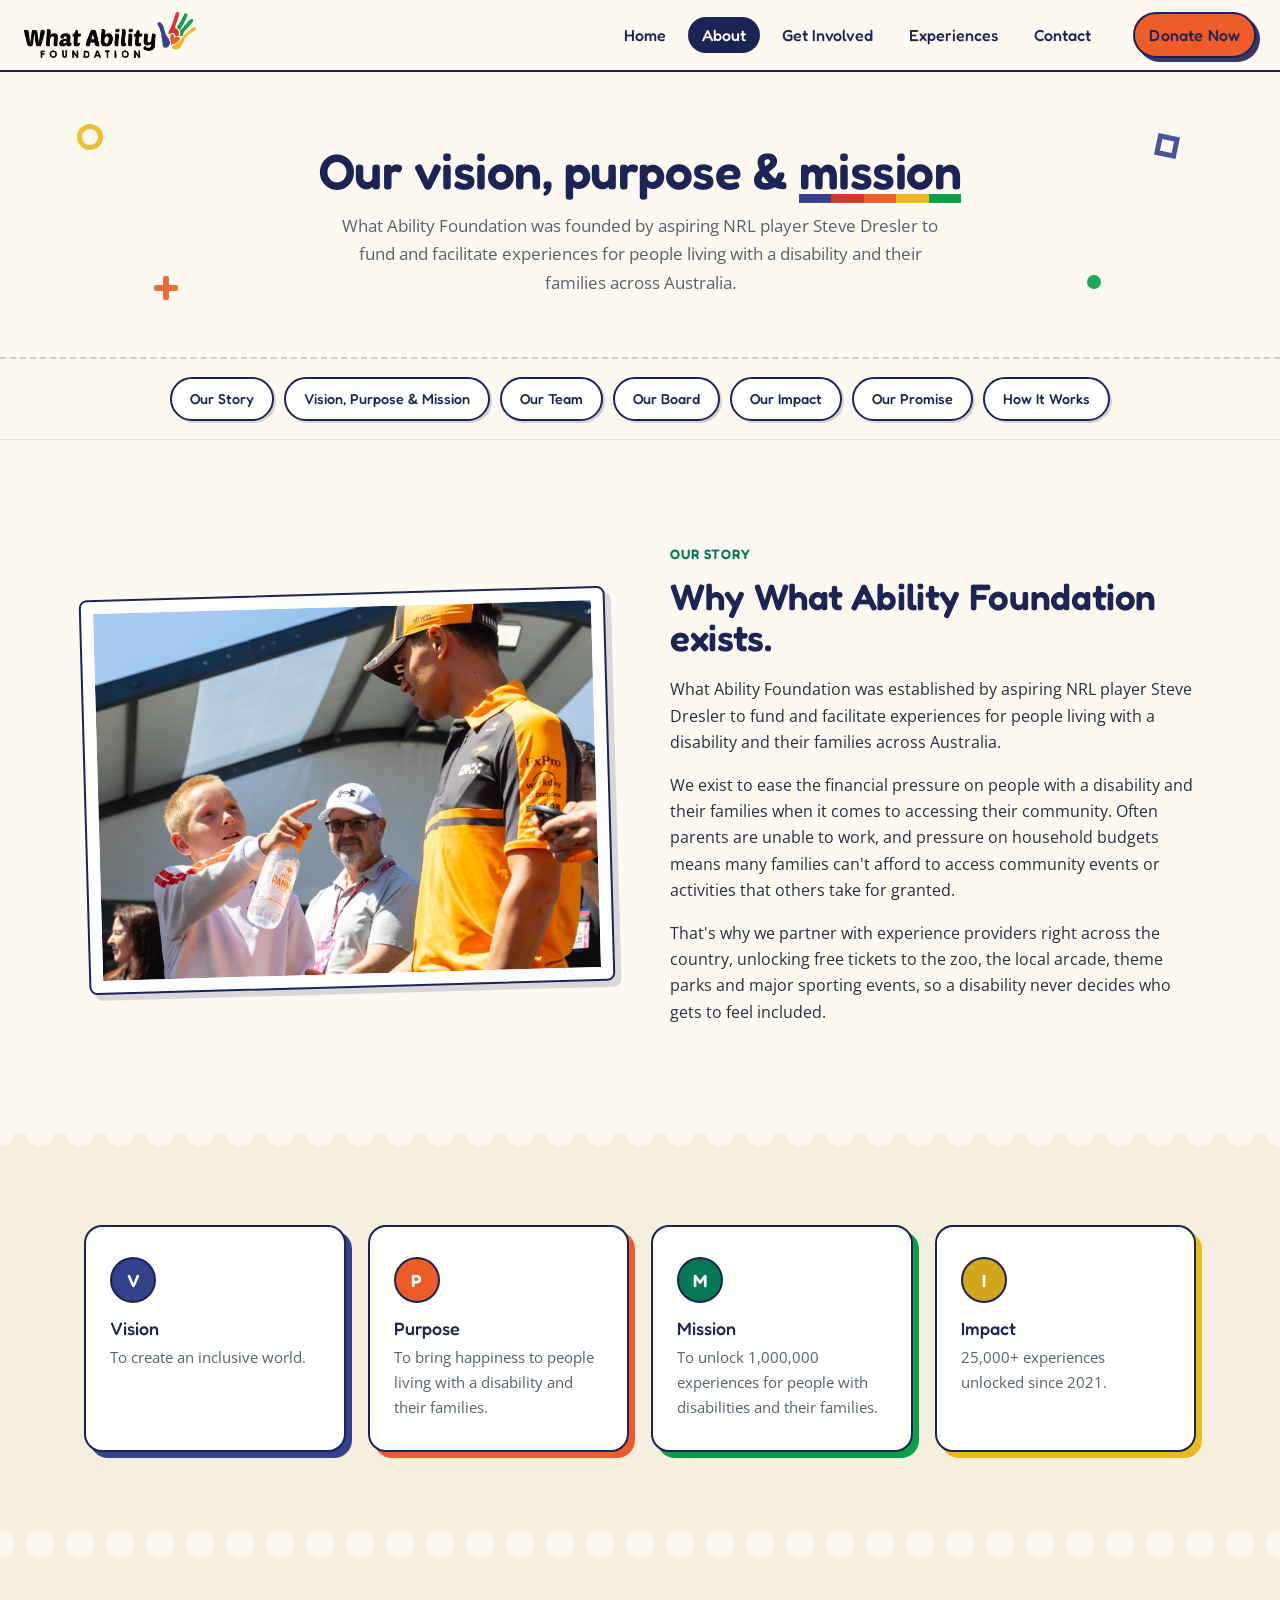
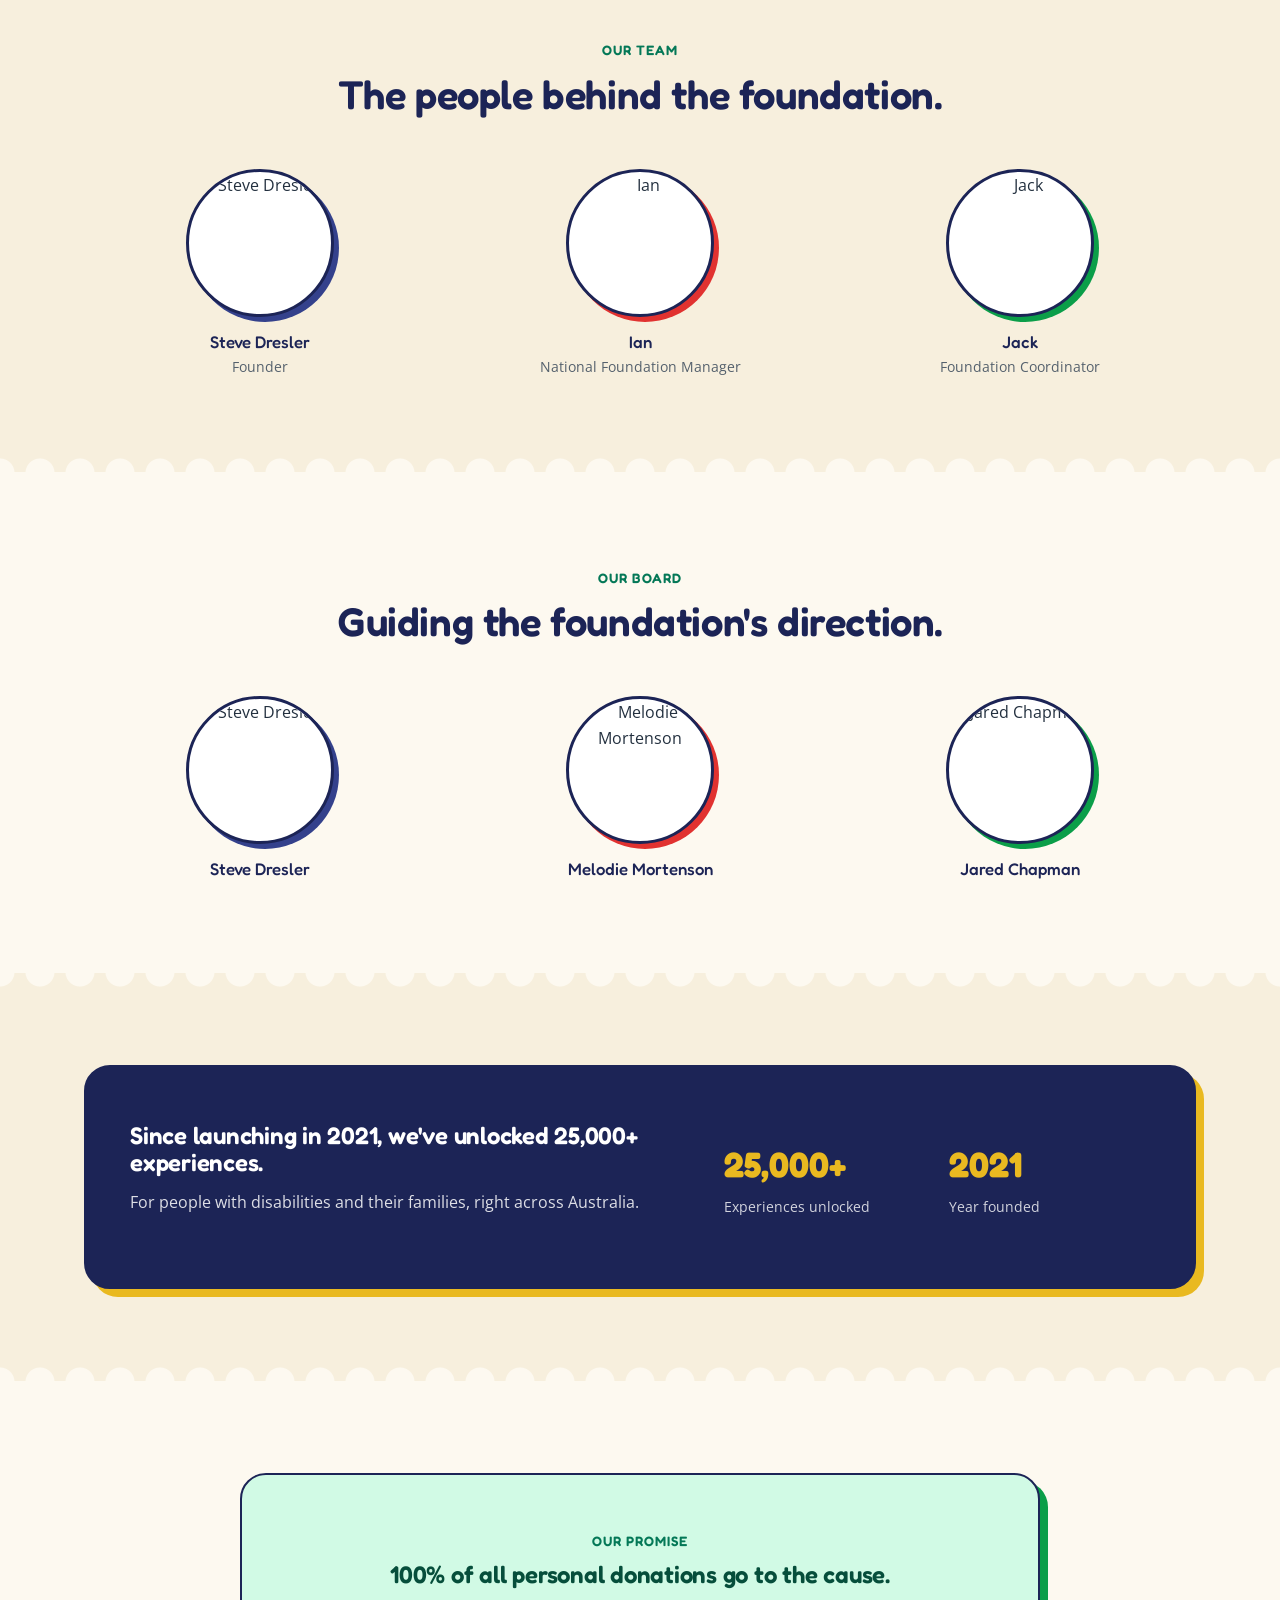
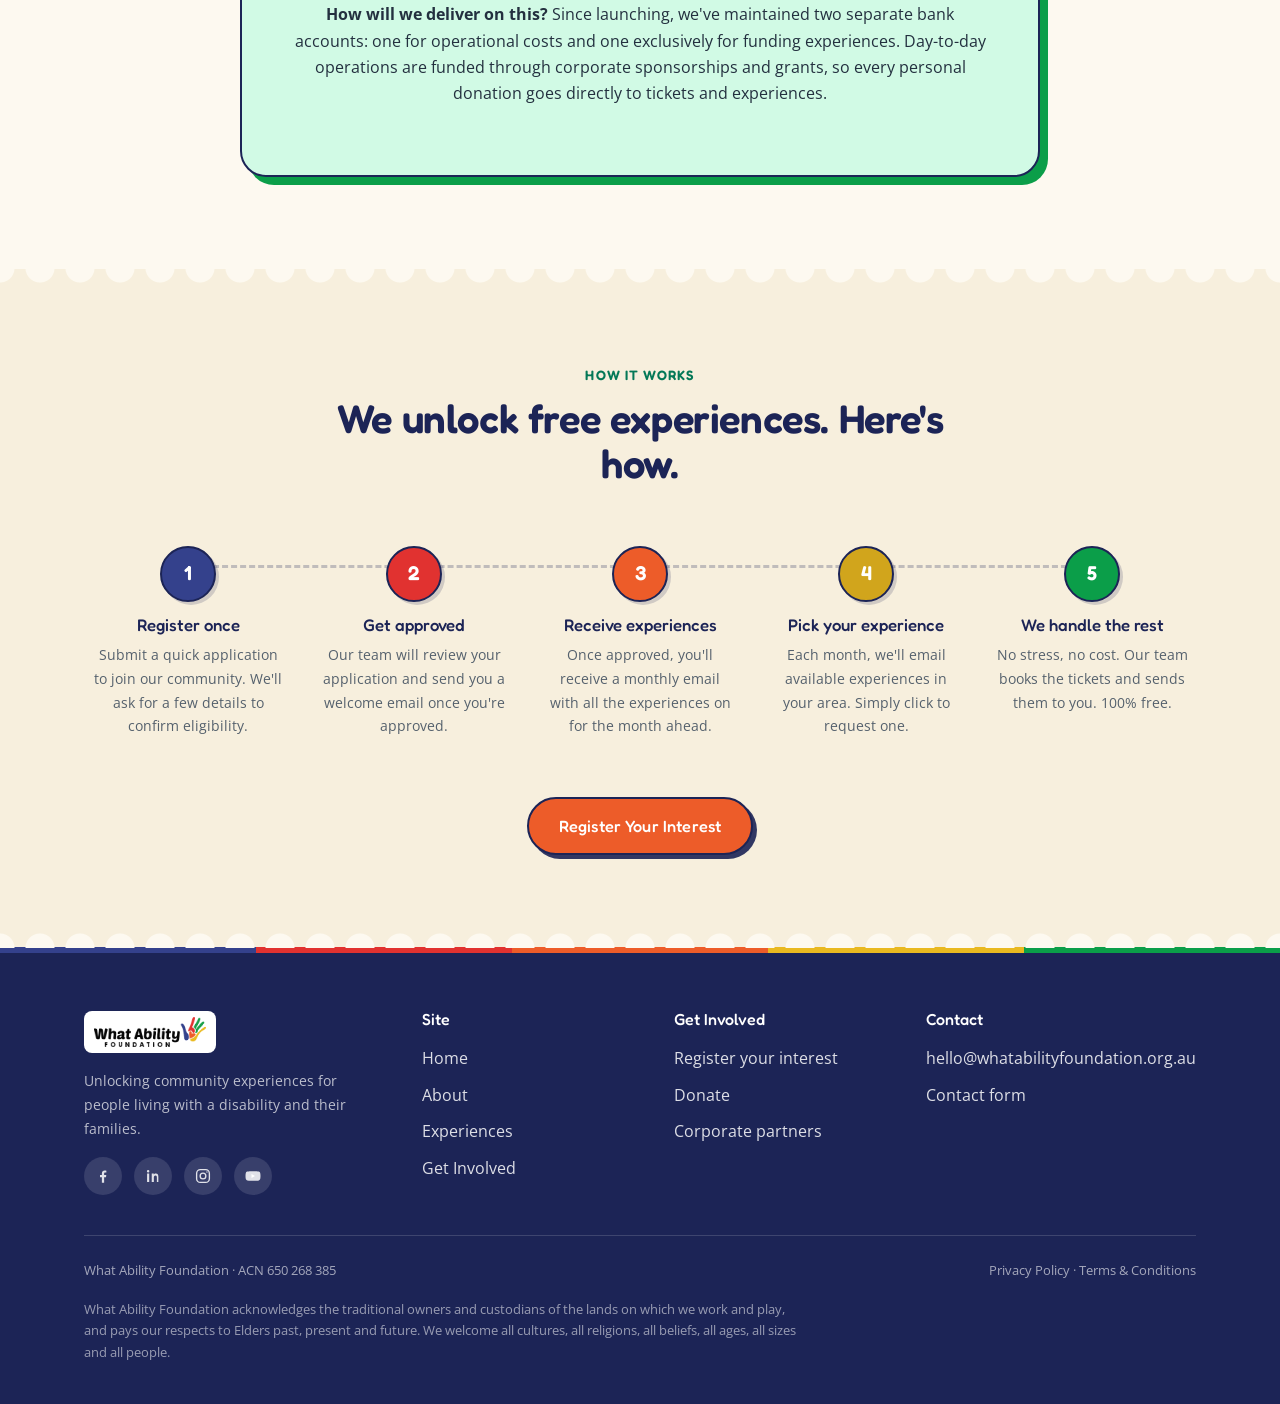
==== Website-v2/about.html @ ecb187b2 "Add files via upload" ====
<!DOCTYPE html>
<html lang="en-AU">
<head>
<meta charset="UTF-8">
<meta name="viewport" content="width=device-width, initial-scale=1.0">
<title>About Us | What Ability Foundation</title>
<meta name="description" content="Meet the team and board behind What Ability Foundation, and learn about our vision, purpose, mission and impact since 2021.">
<link rel="preconnect" href="https://fonts.googleapis.com">
<link rel="preconnect" href="https://fonts.gstatic.com" crossorigin>
<link href="https://fonts.googleapis.com/css2?family=Fredoka:wght@400;500;600;700&family=Poppins:wght@600;700;800&family=Open+Sans:wght@400;500;600;700&display=swap" rel="stylesheet">
<link rel="icon" href="images/hand-icon.png" type="image/png">
<link rel="stylesheet" href="css/styles.css">
</head>
<body>
<a class="skip-link" href="#main">Skip to content</a>

<header class="site-header">
  <div class="header-inner">
    <a class="logo-link" href="index.html">
      <img src="images/logo-color.png" alt="What Ability Foundation logo">
    </a>
    <nav class="main-nav" aria-label="Primary">
      <ul>
        <li><a href="index.html">Home</a></li>
        <li><a href="about.html" aria-current="page">About</a></li>
        <li><a href="get-involved.html">Get Involved</a></li>
        <li><a href="experiences.html">Experiences</a></li>
        <li><a href="contact.html">Contact</a></li>
      </ul>
      <a class="btn btn-primary" href="get-involved.html#donate">Donate Now</a>
    </nav>
    <button class="nav-toggle" aria-label="Open menu" aria-expanded="false">
      <svg viewBox="0 0 24 24" fill="none" stroke="currentColor" stroke-width="2"><line x1="3" y1="6" x2="21" y2="6"/><line x1="3" y1="12" x2="21" y2="12"/><line x1="3" y1="18" x2="21" y2="18"/></svg>
    </button>
  </div>
</header>

<main id="main">

  <section class="page-hero">
    <span class="shape sh-ring float-1" style="top:18%; left:6%;" aria-hidden="true"></span>
    <span class="shape sh-plus orange float-2" style="bottom:20%; left:12%;" aria-hidden="true"></span>
    <span class="shape sh-square float-3" style="top:22%; right:8%;" aria-hidden="true"></span>
    <span class="shape sh-dot green float-1" style="bottom:24%; right:14%;" aria-hidden="true"></span>
    <div class="container">
      <h1>Our vision, purpose &amp; <span class="hl">mission</span></h1>
      <p>What Ability Foundation was founded by aspiring NRL player Steve Dresler to fund and facilitate experiences for people living with a disability and their families across Australia.</p>
    </div>
  </section>

  <nav class="subnav" aria-label="On this page">
    <a href="#story">Our Story</a>
    <a href="#vision">Vision, Purpose &amp; Mission</a>
    <a href="#team">Our Team</a>
    <a href="#board">Our Board</a>
    <a href="#impact">Our Impact</a>
    <a href="#promise">Our Promise</a>
    <a href="#works">How It Works</a>
  </nav>

  <!-- OUR STORY -->
  <section id="story" class="section">
    <div class="container feature-split">
      <div class="feature-media">
        <img src="images/about-story.jpg" alt="A young What Ability participant meeting a Formula 1 driver trackside">
      </div>
      <div>
        <span class="eyebrow">Our Story</span>
        <h2>Why What Ability Foundation exists.</h2>
        <p>What Ability Foundation was established by aspiring NRL player Steve Dresler to fund and facilitate experiences for people living with a disability and their families across Australia.</p>
        <p>We exist to ease the financial pressure on people with a disability and their families when it comes to accessing their community. Often parents are unable to work, and pressure on household budgets means many families can't afford to access community events or activities that others take for granted.</p>
        <p>That's why we partner with experience providers right across the country, unlocking free tickets to the zoo, the local arcade, theme parks and major sporting events, so a disability never decides who gets to feel included.</p>
      </div>
    </div>
  </section>

  <section id="vision" class="section section-alt scalloped scalloped-bottom">
    <div class="container">
      <div class="mission-grid">
        <div class="mission-card">
          <div class="icon icon-chambray">V</div>
          <h3>Vision</h3>
          <p>To create an inclusive world.</p>
        </div>
        <div class="mission-card">
          <div class="icon icon-orange">P</div>
          <h3>Purpose</h3>
          <p>To bring happiness to people living with a disability and their families.</p>
        </div>
        <div class="mission-card">
          <div class="icon icon-green">M</div>
          <h3>Mission</h3>
          <p>To unlock 1,000,000 experiences for people with disabilities and their families.</p>
        </div>
        <div class="mission-card">
          <div class="icon icon-gold">I</div>
          <h3>Impact</h3>
          <p>25,000+ experiences unlocked since 2021.</p>
        </div>
      </div>
    </div>
  </section>

  <section id="team" class="section section-alt scalloped scalloped-bottom">
    <div class="container">
      <div class="section-head">
        <span class="eyebrow">Our Team</span>
        <h2>The people behind the foundation.</h2>
      </div>
      <div class="people-grid">
        <div class="people-card">
          <img src="https://whatabilityfoundation.org.au/wp-content/uploads/2025/08/SD-2024-Headshot-4.webp" alt="Steve Dresler">
          <h3>Steve Dresler</h3>
          <span>Founder</span>
        </div>
        <div class="people-card">
          <img src="https://whatabilityfoundation.org.au/wp-content/uploads/2026/03/Ian.png" alt="Ian">
          <h3>Ian</h3>
          <span>National Foundation Manager</span>
        </div>
        <div class="people-card">
          <img src="https://whatabilityfoundation.org.au/wp-content/uploads/2026/03/jack.png" alt="Jack">
          <h3>Jack</h3>
          <span>Foundation Coordinator</span>
        </div>
      </div>
    </div>
  </section>

  <section id="board" class="section">
    <div class="container">
      <div class="section-head">
        <span class="eyebrow">Our Board</span>
        <h2>Guiding the foundation's direction.</h2>
      </div>
      <div class="people-grid">
        <div class="people-card">
          <img src="https://whatabilityfoundation.org.au/wp-content/uploads/2025/08/SD-2024-Headshot-6.webp" alt="Steve Dresler">
          <h3>Steve Dresler</h3>
        </div>
        <div class="people-card">
          <img src="https://whatabilityfoundation.org.au/wp-content/uploads/2021/09/17-1.png" alt="Melodie Mortenson">
          <h3>Melodie Mortenson</h3>
        </div>
        <div class="people-card">
          <img src="https://whatabilityfoundation.org.au/wp-content/uploads/2025/06/Jared-Chapman.png" alt="Jared Chapman">
          <h3>Jared Chapman</h3>
        </div>
      </div>
    </div>
  </section>

  <section id="impact" class="section section-alt scalloped scalloped-bottom">
    <div class="container">
      <div class="impact-band">
        <div>
          <h2>Since launching in 2021, we've unlocked 25,000+ experiences.</h2>
          <p>For people with disabilities and their families, right across Australia.</p>
        </div>
        <div class="impact-numbers">
          <div><strong>25,000+</strong><span>Experiences unlocked</span></div>
          <div><strong>2021</strong><span>Year founded</span></div>
        </div>
      </div>
    </div>
  </section>

  <section id="promise" class="section">
    <div class="container">
      <div class="promise-card">
        <span class="eyebrow">Our Promise</span>
        <h2>100% of all personal donations go to the cause.</h2>
        <p><strong>How will we deliver on this?</strong> Since launching, we've maintained two separate bank accounts: one for operational costs and one exclusively for funding experiences. Day-to-day operations are funded through corporate sponsorships and grants, so every personal donation goes directly to tickets and experiences.</p>
      </div>
    </div>
  </section>

  <section id="works" class="section section-alt scalloped scalloped-bottom">
    <div class="container">
      <div class="section-head">
        <span class="eyebrow">How It Works</span>
        <h2>We unlock free experiences. Here's how.</h2>
      </div>
      <div class="steps">
        <div class="step-card"><div class="step-num">1</div><h3>Register once</h3><p>Submit a quick application to join our community. We'll ask for a few details to confirm eligibility.</p></div>
        <div class="step-card"><div class="step-num">2</div><h3>Get approved</h3><p>Our team will review your application and send you a welcome email once you're approved.</p></div>
        <div class="step-card"><div class="step-num">3</div><h3>Receive experiences</h3><p>Once approved, you'll receive a monthly email with all the experiences on for the month ahead.</p></div>
        <div class="step-card"><div class="step-num">4</div><h3>Pick your experience</h3><p>Each month, we'll email available experiences in your area. Simply click to request one.</p></div>
        <div class="step-card"><div class="step-num">5</div><h3>We handle the rest</h3><p>No stress, no cost. Our team books the tickets and sends them to you. 100% free.</p></div>
      </div>
      <div style="text-align:center; margin-top:36px;">
        <a class="btn btn-primary" href="get-involved.html#register">Register Your Interest</a>
      </div>
    </div>
  </section>

</main>

<footer class="site-footer">
  <div class="container">
    <div class="footer-grid">
      <div class="footer-about">
        <img class="footer-logo" src="images/logo-color.png" alt="What Ability Foundation logo">
        <p>Unlocking community experiences for people living with a disability and their families.</p>
        <div class="social-row">
          <a href="https://www.facebook.com/Whatabilityfoundation/" aria-label="Facebook"><svg viewBox="0 0 24 24" fill="currentColor"><path d="M13.5 21v-7.44h2.5l.37-2.9h-2.87V8.84c0-.84.23-1.41 1.44-1.41h1.54V4.84c-.27-.04-1.18-.11-2.24-.11-2.22 0-3.74 1.35-3.74 3.84v2.14H8v2.9h2.5V21h3z"/></svg></a>
          <a href="https://www.linkedin.com/company/what-ability-foundation/" aria-label="LinkedIn"><svg viewBox="0 0 24 24" fill="currentColor"><path d="M6.94 8.5H4.1V20h2.84V8.5zM5.52 4a1.65 1.65 0 1 0 0 3.3 1.65 1.65 0 0 0 0-3.3zM20 20h-2.83v-5.6c0-1.34-.03-3.06-1.87-3.06-1.87 0-2.16 1.46-2.16 2.96V20H10.3V8.5h2.72v1.57h.04c.38-.72 1.3-1.48 2.68-1.48 2.87 0 3.4 1.89 3.4 4.35V20z"/></svg></a>
          <a href="https://www.instagram.com/whatabilityfoundation" aria-label="Instagram"><svg viewBox="0 0 24 24" fill="none" stroke="currentColor" stroke-width="1.8" stroke-linecap="round" stroke-linejoin="round"><rect x="3.5" y="3.5" width="17" height="17" rx="5"/><circle cx="12" cy="12" r="3.8"/><circle cx="17.3" cy="6.7" r=".9" fill="currentColor" stroke="none"/></svg></a>
          <a href="https://www.youtube.com/@WhatAbilityFoundation/featured" aria-label="YouTube"><svg viewBox="0 0 24 24" fill="currentColor"><path d="M22 12c0-1.4-.1-2.8-.4-4.1a2.6 2.6 0 0 0-1.8-1.8C18 5.6 12 5.6 12 5.6s-6 0-7.8.5c-.9.2-1.6.9-1.8 1.8C2.1 9.2 2 10.6 2 12s.1 2.8.4 4.1c.2.9.9 1.6 1.8 1.8 1.8.5 7.8.5 7.8.5s6 0 7.8-.5c.9-.2 1.6-.9 1.8-1.8.3-1.3.4-2.7.4-4.1z"/><path d="M10 9.3v5.4l4.7-2.7z" fill="#fff"/></svg></a>
        </div>
      </div>
      <div>
        <h4>Site</h4>
        <ul>
          <li><a href="index.html">Home</a></li>
          <li><a href="about.html">About</a></li>
          <li><a href="experiences.html">Experiences</a></li>
          <li><a href="get-involved.html">Get Involved</a></li>
        </ul>
      </div>
      <div>
        <h4>Get Involved</h4>
        <ul>
          <li><a href="get-involved.html#register">Register your interest</a></li>
          <li><a href="get-involved.html#donate">Donate</a></li>
          <li><a href="get-involved.html#partner">Corporate partners</a></li>
        </ul>
      </div>
      <div>
        <h4>Contact</h4>
        <ul>
          <li><a href="mailto:hello@whatabilityfoundation.org.au">hello@whatabilityfoundation.org.au</a></li>
          <li><a href="contact.html">Contact form</a></li>
        </ul>
      </div>
    </div>
    <div class="footer-bottom">
      <span>What Ability Foundation · ACN 650 268 385</span>
      <span><a href="#">Privacy Policy</a> · <a href="#">Terms &amp; Conditions</a></span>
    </div>
    <p class="acknowledgement">What Ability Foundation acknowledges the traditional owners and custodians of the lands on which we work and play, and pays our respects to Elders past, present and future. We welcome all cultures, all religions, all beliefs, all ages, all sizes and all people.</p>
  </div>
</footer>

<script src="js/script.js"></script>
</body>
</html>
---- Website-v2/css/styles.css ----
/* ==========================================================================
   What Ability Foundation — "Storybook" design system (v2)
   Warm paper background, chunky Fredoka headings, the 5 hand-logo colours
   used as tent-style geometric confetti, sticker/polaroid photo treatment.
   Primary accent stays the approved modern emerald; buttons stay flame orange.
   ========================================================================== */

:root {
  /* Official brand palette — the 5 colours of the hand logo */
  --chambray: #34418c;      /* blue — community */
  --shamrock: #0b9e49;      /* green — experiences */
  --gold-tips: #e9b920;     /* gold — support workers */
  --rose-madder: #e13230;   /* red — sporting bodies */
  --flame-orange: #ed5c29;  /* orange — heart / accent */

  /* Approved modern emerald ramp (primary accent) */
  --teal-900: #064e3b;
  --teal-700: #047857;
  --teal-600: #059669;
  --teal-500: #10b981;
  --teal-100: #d1fae5;

  --chambray-700: #34418c;
  --gold-500: #e9b920;
  --gold-600: #d1a51c;
  --coral-500: #ed5c29;
  --navy-900: #1c2456;      /* dark surfaces: footer, ticker */

  /* Storybook paper tones */
  --paper: #fdf9f0;         /* warm cream page background */
  --paper-deep: #f7efdd;    /* deeper cream for alt sections */
  --ink: #23303f;
  --ink-soft: #55616d;
  --border: #e7dfcd;
  --white: #ffffff;
  --bg-soft: var(--paper-deep);

  --font-head: "Fredoka", "Poppins", "Segoe UI", sans-serif;
  --font-body: "Open Sans", "Segoe UI", sans-serif;

  --radius-sm: 10px;
  --radius-md: 18px;
  --radius-lg: 26px;
  --line: 2px solid var(--navy-900);
  --pop-shadow: 6px 6px 0 rgba(28, 36, 86, .16);
  --pop-shadow-hover: 9px 9px 0 rgba(28, 36, 86, .18);
  --shadow-sm: 0 2px 10px rgba(28, 36, 86, 0.07);
  --shadow-md: 0 14px 34px rgba(28, 36, 86, 0.14);
  --container: 1160px;
}

/* ---------- Reset ---------- */
*, *::before, *::after { box-sizing: border-box; }
html { scroll-behavior: smooth; }
body {
  margin: 0;
  font-family: var(--font-body);
  color: var(--ink);
  background: var(--paper);
  line-height: 1.65;
  -webkit-font-smoothing: antialiased;
}
img { max-width: 100%; display: block; }
a { color: inherit; text-decoration: none; }
ul { margin: 0; padding: 0; list-style: none; }
h1, h2, h3, h4 {
  font-family: var(--font-head);
  font-weight: 600;
  line-height: 1.12;
  letter-spacing: -0.01em;
  margin: 0 0 .5em;
  color: var(--navy-900);
}
h3, h4 { font-weight: 500; letter-spacing: 0; }
p { margin: 0 0 1em; }
button { font-family: inherit; cursor: pointer; }

@media (prefers-reduced-motion: reduce) {
  html { scroll-behavior: auto; }
}

.container { width: 100%; max-width: var(--container); margin: 0 auto; padding: 0 24px; }

.visually-hidden {
  position: absolute; width: 1px; height: 1px; padding: 0; margin: -1px;
  overflow: hidden; clip: rect(0,0,0,0); white-space: nowrap; border: 0;
}

.skip-link {
  position: absolute; left: 12px; top: -60px;
  background: var(--teal-700); color: #fff; padding: 10px 16px;
  border-radius: var(--radius-sm); z-index: 1000; transition: top .2s ease;
}
.skip-link:focus { top: 12px; }

/* ---------- Marker-pen highlight (5-colour underline) ---------- */
.hl {
  background: linear-gradient(90deg,
    var(--chambray) 0 20%, var(--rose-madder) 20% 40%, var(--flame-orange) 40% 60%,
    var(--gold-tips) 60% 80%, var(--shamrock) 80% 100%);
  background-repeat: no-repeat;
  background-size: 100% .18em;
  background-position: 0 96%;
  padding-bottom: .08em;
}

/* ---------- Geometric confetti (from the brand's event-tent artwork) ---------- */
.shape { position: absolute; pointer-events: none; opacity: .9; }
.sh-ring   { width: 26px; height: 26px; border: 5px solid var(--gold-tips); border-radius: 50%; }
.sh-square { width: 22px; height: 22px; border: 5px solid var(--chambray); transform: rotate(12deg); }
.sh-dot    { width: 14px; height: 14px; border-radius: 50%; background: var(--rose-madder); }
.sh-dot.green { background: var(--shamrock); }
.sh-dot.orange { background: var(--flame-orange); }
.sh-ring.red { border-color: var(--rose-madder); }
.sh-square.green { border-color: var(--shamrock); transform: rotate(-9deg); }
.sh-plus { width: 24px; height: 24px; }
.sh-plus::before, .sh-plus::after {
  content: ""; position: absolute; background: var(--shamrock); border-radius: 2px;
}
.sh-plus::before { left: 50%; top: 0; bottom: 0; width: 6px; transform: translateX(-50%); }
.sh-plus::after  { top: 50%; left: 0; right: 0; height: 6px; transform: translateY(-50%); }
.sh-plus.orange::before, .sh-plus.orange::after { background: var(--flame-orange); }
.float-1 { animation: sh-float 7s ease-in-out infinite alternate; }
.float-2 { animation: sh-float 9s ease-in-out 1s infinite alternate; }
.float-3 { animation: sh-float 11s ease-in-out 2s infinite alternate; }
@keyframes sh-float { from { transform: translateY(0) rotate(0deg); } to { transform: translateY(-16px) rotate(10deg); } }

/* ---------- Buttons: chunky sticker pills ---------- */
.btn {
  display: inline-flex; align-items: center; justify-content: center;
  gap: 8px;
  padding: 14px 30px;
  border-radius: 999px;
  font-family: var(--font-head);
  font-weight: 500;
  font-size: 1.02rem;
  letter-spacing: .01em;
  border: 2px solid var(--navy-900);
  transition: transform .15s ease, box-shadow .15s ease, background .15s ease, color .15s ease;
  white-space: nowrap;
  box-shadow: 4px 4px 0 rgba(28,36,86,.9);
}
.btn:hover { transform: translate(-2px, -2px); box-shadow: 6px 6px 0 rgba(28,36,86,.9); }
.btn:active { transform: translate(1px, 1px); box-shadow: 2px 2px 0 rgba(28,36,86,.9); }
.btn:focus-visible { outline: 3px solid var(--gold-600); outline-offset: 3px; }

.btn-primary { background: var(--coral-500); color: #fff; }
.btn-primary:hover { background: #f0693a; }

.btn-secondary { background: #fff; color: var(--teal-700); }
.btn-secondary:hover { background: var(--teal-100); }

.btn-ghost { background: transparent; color: #fff; border-color: #fff; box-shadow: 4px 4px 0 rgba(255,255,255,.35); }
.btn-ghost:hover { background: rgba(255,255,255,.14); box-shadow: 6px 6px 0 rgba(255,255,255,.35); }

.btn-block { width: 100%; }

/* ---------- Header ---------- */
.site-header {
  position: sticky; top: 0; z-index: 500;
  background: rgba(253,249,240,.94);
  backdrop-filter: blur(8px);
  border-bottom: 2px solid var(--navy-900);
}
.header-inner { display: flex; align-items: center; justify-content: space-between; padding: 12px 24px; }
.logo-link { display: flex; align-items: center; gap: 10px; }
.logo-link img { height: 46px; width: auto; }

.main-nav { display: flex; align-items: center; gap: 28px; }
.main-nav ul { display: flex; gap: 8px; align-items: center; }
.main-nav a {
  font-family: var(--font-head);
  font-weight: 500; font-size: 1rem; color: var(--navy-900);
  padding: 8px 14px; border-radius: 999px; position: relative;
  transition: background .15s ease, color .15s ease;
}
.main-nav ul a:hover { background: var(--paper-deep); }
.main-nav ul a[aria-current="page"] { background: var(--navy-900); color: #fff; }

.nav-toggle { display: none; background: none; border: none; padding: 8px; color: var(--navy-900); }
.nav-toggle svg { width: 28px; height: 28px; }

@media (max-width: 900px) {
  /* backdrop-filter on the sticky header traps the fixed-position menu inside
     the header box, making it invisible - disable on mobile */
  .site-header { backdrop-filter: none; -webkit-backdrop-filter: none; }
  .main-nav {
    position: fixed; inset: 72px 0 0 0; background: var(--paper);
    flex-direction: column; align-items: stretch; padding: 24px;
    transform: translateX(100%); transition: transform .25s ease;
    overflow-y: auto; z-index: 600;
  }
  .main-nav.open { transform: translateX(0); }
  .main-nav ul { flex-direction: column; gap: 4px; width: 100%; }
  .main-nav ul li a { display: block; padding: 14px 12px; border-bottom: 1px solid var(--border); border-radius: 0; }
  .main-nav .btn { margin-top: 16px; width: 100%; }
  .nav-toggle { display: block; }
}

/* ---------- Events ticker ---------- */
.events-ticker {
  background: var(--navy-900); color: #fff;
  display: flex; align-items: center; gap: 16px;
  overflow: hidden; position: relative;
}
.ticker-label {
  flex: 0 0 auto; background: var(--gold-500); color: var(--navy-900);
  font-family: var(--font-head);
  font-weight: 600; font-size: .82rem; letter-spacing: .06em;
  padding: 10px 18px; text-transform: uppercase;
}
.ticker-track-wrap { flex: 1 1 auto; overflow: hidden; }
.ticker-track {
  display: flex; gap: 48px; white-space: nowrap; width: max-content;
  animation: ticker-scroll 32s linear infinite;
  padding: 11px 0;
}
.events-ticker:hover .ticker-track,
.events-ticker.paused .ticker-track { animation-play-state: paused; }
.ticker-track span { font-size: .92rem; font-weight: 500; opacity: .95; }
.ticker-track strong { color: var(--gold-500); }
@keyframes ticker-scroll { from { transform: translateX(0); } to { transform: translateX(-50%); } }
.ticker-pause {
  flex: 0 0 auto; background: none; border: 1px solid rgba(255,255,255,.4);
  color: #fff; border-radius: 999px; width: 30px; height: 30px;
  margin-right: 14px; font-size: .8rem;
}

/* ---------- Hero (paper, confetti, polaroid stack) ---------- */
.hero { position: relative; background: var(--paper); overflow: hidden; }
.hero-bg { position: absolute; inset: 0; z-index: 0; pointer-events: none; }
.hero-inner {
  position: relative; z-index: 1;
  display: grid; grid-template-columns: 1.05fr .95fr; gap: 56px;
  align-items: center; padding: 76px 24px 96px;
}
.hero-eyebrow {
  display: inline-block; background: #fff;
  border: 2px solid var(--navy-900);
  padding: 6px 16px; border-radius: 999px; font-size: .82rem;
  font-weight: 700; letter-spacing: .03em; margin-bottom: 22px;
  box-shadow: 3px 3px 0 rgba(28,36,86,.16);
}
.hero h1 {
  color: var(--navy-900);
  font-size: clamp(2.4rem, 4.6vw, 3.9rem);
  font-weight: 600;
  margin-bottom: .45em;
}
.hero p.lead { font-size: 1.18rem; color: var(--ink-soft); max-width: 48ch; }
.hero-actions { display: flex; gap: 16px; flex-wrap: wrap; margin-top: 30px; }
.hero-stats { display: flex; gap: 34px; margin-top: 44px; flex-wrap: wrap; }
.hero-stats div strong { display: block; font-family: var(--font-head); font-size: 1.7rem; color: var(--teal-700); }
.hero-stats div span { font-size: .85rem; color: var(--ink-soft); }

/* Polaroid photo treatment */
.polaroid {
  position: relative;
  background: #fff;
  padding: 14px 14px 18px;
  border: var(--line);
  border-radius: 8px;
  box-shadow: var(--pop-shadow);
  transform: rotate(2.2deg);
  transition: transform .25s ease, box-shadow .25s ease;
}
.polaroid:hover { transform: rotate(.6deg) translateY(-4px); box-shadow: var(--pop-shadow-hover); }
.polaroid img { width: 100%; aspect-ratio: 4/3; object-fit: cover; border-radius: 4px; }
.polaroid .tape {
  position: absolute; top: -14px; left: 50%; width: 110px; height: 28px;
  background: rgba(233,185,32,.75); transform: translateX(-50%) rotate(-3deg);
  border-radius: 2px;
}
.polaroid.tilt-left { transform: rotate(-2.4deg); }
.polaroid.tilt-left:hover { transform: rotate(-.8deg) translateY(-4px); }

.hero-media { position: relative; }

/* entrance animation */
.hero-eyebrow { animation: hero-rise .6s ease both; }
.hero h1 { animation: hero-rise .7s ease .08s both; }
.hero p.lead { animation: hero-rise .7s ease .16s both; }
.hero-actions { animation: hero-rise .7s ease .24s both; }
.hero-stats { animation: hero-rise .7s ease .32s both; }
.hero-media { animation: hero-rise .8s ease .2s both; }
@keyframes hero-rise { from { opacity: 0; transform: translateY(18px); } to { opacity: 1; transform: translateY(0); } }

/* ---------- Scalloped edge (storybook page edge) on alt sections ---------- */
.section-alt.scalloped::before {
  content: ""; position: absolute; top: -1px; left: 0; right: 0; height: 26px;
  background: radial-gradient(circle at 50% 0, var(--paper) 14px, transparent 15px) top center / 40px 26px repeat-x;
  pointer-events: none;
}
.section-alt.scalloped-bottom::after {
  content: ""; position: absolute; bottom: -1px; left: 0; right: 0; height: 26px;
  background: radial-gradient(circle at 50% 100%, var(--paper) 14px, transparent 15px) bottom center / 40px 26px repeat-x;
  pointer-events: none;
}

/* ---------- Sections ---------- */
.section { padding: 92px 0; position: relative; }
.section-alt { background: var(--paper-deep); }
.section-head { max-width: 660px; margin: 0 auto 52px; text-align: center; position: relative; }
.eyebrow {
  display: inline-block; color: var(--teal-700); font-family: var(--font-head); font-weight: 600;
  font-size: .85rem; letter-spacing: .08em; text-transform: uppercase;
  margin-bottom: 10px;
}
.section-head h2 { font-size: clamp(1.7rem, 3.2vw, 2.5rem); }
.section-head p { color: var(--ink-soft); }

/* Mission cards — sticker cards, one per brand colour */
.mission-grid { display: grid; grid-template-columns: repeat(4, 1fr); gap: 22px; }
.mission-card {
  background: #fff; border: var(--line); border-radius: var(--radius-md);
  padding: 30px 24px;
  box-shadow: 6px 6px 0 var(--gold-tips);
  transition: transform .2s ease, box-shadow .2s ease;
}
.mission-card:nth-child(1) { box-shadow: 6px 6px 0 var(--chambray); }
.mission-card:nth-child(2) { box-shadow: 6px 6px 0 var(--flame-orange); }
.mission-card:nth-child(3) { box-shadow: 6px 6px 0 var(--shamrock); }
.mission-card:nth-child(4) { box-shadow: 6px 6px 0 var(--gold-tips); }
.mission-card:hover { transform: translate(-3px,-3px); }
.mission-card:nth-child(1):hover { box-shadow: 9px 9px 0 var(--chambray); }
.mission-card:nth-child(2):hover { box-shadow: 9px 9px 0 var(--flame-orange); }
.mission-card:nth-child(3):hover { box-shadow: 9px 9px 0 var(--shamrock); }
.mission-card:nth-child(4):hover { box-shadow: 9px 9px 0 var(--gold-tips); }
.mission-card .icon {
  width: 46px; height: 46px; border-radius: 50%;
  display: flex; align-items: center; justify-content: center; margin-bottom: 16px;
  font-family: var(--font-head); font-weight: 600; font-size: 1.1rem; color: #fff;
  border: 2px solid var(--navy-900);
}
.icon-chambray { background: var(--chambray-700); }
.icon-orange { background: var(--coral-500); }
.icon-green { background: var(--teal-700); }
.icon-gold { background: var(--gold-600); }
.mission-card h3 { font-size: 1.12rem; margin-bottom: 6px; }
.mission-card p { color: var(--ink-soft); font-size: .95rem; margin: 0; }

/* Two column feature */
.feature-split { display: grid; grid-template-columns: 1fr 1fr; gap: 60px; align-items: center; }
.feature-media { position: relative; }
.feature-media > img {
  width: 100%; aspect-ratio: 4/3; object-fit: cover;
  object-position: center 22%; /* keep faces in frame when cropping portrait photos */
  border-radius: 8px; border: var(--line); box-shadow: var(--pop-shadow);
  background: #fff; padding: 12px;
  transform: rotate(-1.6deg);
}
.feature-split.reverse .feature-media { order: 2; }
.feature-split h2 { font-size: clamp(1.6rem, 3vw, 2.3rem); }
.feature-list { margin-top: 20px; display: grid; gap: 14px; }
.feature-list li { display: flex; gap: 12px; align-items: flex-start; }
.feature-list .check {
  flex: 0 0 26px; height: 26px; width: 26px; border-radius: 50%;
  background: var(--teal-600); color: #fff; display: flex; align-items: center;
  justify-content: center; font-size: .8rem; margin-top: 2px;
  border: 2px solid var(--navy-900);
}

/* How it works — journey path in the 5 brand colours */
.steps { display: grid; grid-template-columns: repeat(5, 1fr); gap: 18px; position: relative; }
.steps::before {
  content: ""; position: absolute; top: 27px; left: 10%; right: 10%;
  border-top: 3px dashed rgba(28,36,86,.25); z-index: 0;
}
.step-card { text-align: center; padding: 8px; position: relative; z-index: 1; }
.step-num {
  width: 56px; height: 56px; border-radius: 50%;
  color: #fff; font-family: var(--font-head); font-weight: 600;
  display: flex; align-items: center; justify-content: center; margin: 0 auto 14px;
  font-size: 1.25rem; border: 2px solid var(--navy-900);
  box-shadow: 3px 3px 0 rgba(28,36,86,.18);
  background: var(--gold-500);
}
.step-card:nth-child(1) .step-num { background: var(--chambray); }
.step-card:nth-child(2) .step-num { background: var(--rose-madder); }
.step-card:nth-child(3) .step-num { background: var(--flame-orange); }
.step-card:nth-child(4) .step-num { background: var(--gold-600); }
.step-card:nth-child(5) .step-num { background: var(--shamrock); }
.step-card h3 { font-size: 1.05rem; }
.step-card p { font-size: .9rem; color: var(--ink-soft); }
@media (max-width: 980px) { .steps::before { display: none; } }

/* Impact stat band */
.impact-band {
  background: var(--navy-900); color: #fff; border-radius: var(--radius-lg);
  border: var(--line);
  box-shadow: 8px 8px 0 var(--gold-tips);
  padding: 56px 44px; display: grid; grid-template-columns: 1.3fr 1fr; gap: 40px; align-items: center;
  position: relative; overflow: hidden;
}
.impact-band h2 { color: #fff; }
.impact-band p { color: rgba(255,255,255,.85); }
.impact-band .btn-secondary { color: var(--navy-900); }
.impact-numbers { display: grid; grid-template-columns: 1fr 1fr; gap: 24px; }
.impact-numbers strong { display: block; font-family: var(--font-head); font-size: 2.2rem; color: var(--gold-500); }
.impact-numbers span { font-size: .85rem; color: rgba(255,255,255,.8); }

/* Promise */
.promise-card {
  background: var(--teal-100); border: var(--line); border-radius: var(--radius-lg);
  box-shadow: 8px 8px 0 var(--shamrock);
  padding: 52px 48px; text-align: center; max-width: 800px; margin: 0 auto;
  position: relative;
}
.promise-card h2 { color: var(--teal-900); }

/* People (team/board) */
.people-grid { display: grid; grid-template-columns: repeat(3, 1fr); gap: 28px; }
.people-card { text-align: center; }
.people-card img {
  width: 148px; height: 148px; border-radius: 50%; object-fit: cover;
  margin: 0 auto 16px; border: 3px solid var(--navy-900);
  box-shadow: 5px 5px 0 var(--gold-tips);
  background: #fff;
}
.people-grid .people-card:nth-child(1) img { box-shadow: 5px 5px 0 var(--chambray); }
.people-grid .people-card:nth-child(2) img { box-shadow: 5px 5px 0 var(--rose-madder); }
.people-grid .people-card:nth-child(3) img { box-shadow: 5px 5px 0 var(--shamrock); }
.people-card h3 { font-size: 1.05rem; margin-bottom: 2px; }
.people-card span { color: var(--ink-soft); font-size: .88rem; }

/* Events / experience cards */
.card-grid { display: grid; grid-template-columns: repeat(3, 1fr); gap: 26px; }
.event-card {
  border: var(--line); border-radius: var(--radius-md); overflow: hidden;
  background: #fff; box-shadow: var(--pop-shadow); display: flex; flex-direction: column;
  transition: transform .2s ease, box-shadow .2s ease;
}
.event-card:hover { transform: translate(-3px,-3px); box-shadow: var(--pop-shadow-hover); }
.event-card .event-media { position: relative; aspect-ratio: 4/3; overflow: hidden; background: var(--paper-deep); border-bottom: var(--line); }
.event-card .event-media img { width: 100%; height: 100%; object-fit: cover; object-position: center; }
.event-card .event-media img.pos-low { object-position: center 65%; }
.event-card .event-media img.pos-high { object-position: center 30%; }
.event-card .event-body { padding: 22px; display: flex; flex-direction: column; gap: 10px; flex: 1; }
.event-date {
  display: inline-flex; align-self: flex-start; background: var(--gold-500);
  color: var(--navy-900); font-family: var(--font-head); font-weight: 600; font-size: .8rem;
  padding: 5px 14px; border-radius: 999px; border: 2px solid var(--navy-900);
}
.event-card h3 { font-size: 1.15rem; }
.event-card p { color: var(--ink-soft); font-size: .92rem; margin: 0; flex: 1; }

/* In-frame photo carousel (kept exactly as before, restyled) */
.event-media .carousel-slide {
  position: absolute; inset: 0; width: 100%; height: 100%;
  object-fit: cover; object-position: center;
  opacity: 0; transition: opacity .4s ease;
}
.event-media .carousel-slide.active { opacity: 1; z-index: 1; }
.event-media .carousel-slide.pos-high { object-position: center 30%; }
.event-media .carousel-slide.pos-low { object-position: center 65%; }

.carousel-arrow {
  position: absolute; top: 50%; transform: translateY(-50%);
  width: 36px; height: 36px; border-radius: 50%;
  border: 2px solid var(--navy-900);
  background: rgba(255,255,255,.95); color: var(--navy-900);
  display: flex; align-items: center; justify-content: center;
  font-size: 1.3rem; line-height: 1; cursor: pointer; z-index: 2;
  box-shadow: 2px 2px 0 rgba(28,36,86,.4);
  transition: background .2s ease, transform .2s ease;
}
.carousel-arrow:hover { background: var(--gold-500); transform: translateY(-50%) scale(1.06); }
.carousel-arrow.prev { left: 10px; }
.carousel-arrow.next { right: 10px; }

.carousel-dots {
  position: absolute; bottom: 12px; left: 0; right: 0;
  display: flex; justify-content: center; gap: 6px; z-index: 2;
}
.carousel-dots button {
  width: 7px; height: 7px; border-radius: 999px; border: 1px solid rgba(28,36,86,.5);
  background: rgba(255,255,255,.75); padding: 0; cursor: pointer;
  transition: width .2s ease, background .2s ease;
}
.carousel-dots button.active { width: 20px; background: var(--gold-500); }

/* CTA band */
.cta-band {
  background: var(--coral-500);
  border: var(--line); border-radius: var(--radius-lg);
  box-shadow: 8px 8px 0 var(--navy-900);
  padding: 60px 44px; text-align: center; color: #fff;
  position: relative; overflow: hidden;
}
.cta-band h2 { color: #fff; font-size: clamp(1.6rem, 3vw, 2.3rem); }
.cta-band p { color: rgba(255,255,255,.95); max-width: 60ch; margin: 0 auto 26px; }
.cta-actions { display: flex; gap: 16px; justify-content: center; flex-wrap: wrap; }
.cta-band .btn-secondary { background: #fff; color: var(--coral-500); }

/* Forms */
.form-card {
  background: #fff; border: var(--line); border-radius: var(--radius-lg);
  padding: 40px; box-shadow: var(--pop-shadow);
}
.form-grid { display: grid; grid-template-columns: 1fr 1fr; gap: 18px; }
.form-grid .full { grid-column: 1 / -1; }
label { display: block; font-weight: 600; font-size: .9rem; margin-bottom: 6px; }
input, textarea, select {
  width: 100%; padding: 12px 14px; border: 2px solid var(--border);
  border-radius: var(--radius-sm); font-family: inherit; font-size: .95rem;
  background: var(--paper);
}
input:focus, textarea:focus, select:focus { outline: 2px solid var(--teal-600); outline-offset: 1px; border-color: var(--teal-600); }
textarea { resize: vertical; min-height: 120px; }

.contact-info { display: grid; gap: 20px; }
.contact-info .item { display: flex; gap: 14px; align-items: flex-start; }
.contact-info .icon {
  flex: 0 0 42px; height: 42px; width: 42px; border-radius: 50%;
  background: var(--teal-100); color: var(--teal-700); display: flex;
  align-items: center; justify-content: center; font-size: 1.1rem;
  border: 2px solid var(--navy-900);
}
.contact-info .icon svg { width: 20px; height: 20px; }
.contact-info .icon.icon-orange-bg { background: #fde7de; color: var(--coral-500); }
.contact-info .icon.icon-gold-bg { background: #fdf3d9; color: var(--gold-600); }

/* Page hero (inner pages) — paper + confetti */
.page-hero {
  background: var(--paper); color: var(--navy-900);
  padding: 72px 0 60px; text-align: center;
  position: relative; overflow: hidden;
  border-bottom: 2px dashed rgba(28,36,86,.2);
}
.page-hero h1 { color: var(--navy-900); font-size: clamp(2.1rem, 4vw, 3.1rem); margin-bottom: 12px; position: relative; z-index: 1; }
.page-hero p { color: var(--ink-soft); max-width: 62ch; margin: 0 auto; position: relative; z-index: 1; font-size: 1.08rem; }
.breadcrumb { font-size: .85rem; color: var(--ink-soft); margin-bottom: 14px; }
.breadcrumb a { text-decoration: underline; }

section[id] { scroll-margin-top: 96px; }

.subnav {
  display: flex; gap: 10px; flex-wrap: wrap; justify-content: center;
  padding: 18px 0; border-bottom: 1px solid var(--border); margin-bottom: 8px;
}
.subnav a {
  padding: 8px 18px; border-radius: 999px; background: #fff;
  border: 2px solid var(--navy-900);
  font-family: var(--font-head); font-weight: 500; font-size: .9rem; color: var(--navy-900);
  box-shadow: 2px 2px 0 rgba(28,36,86,.18);
  transition: transform .15s ease, background .15s ease, box-shadow .15s ease;
}
.subnav a:hover { background: var(--gold-500); transform: translate(-1px,-1px); box-shadow: 4px 4px 0 rgba(28,36,86,.2); }

/* ---------- Photo gallery strip ---------- */
.gallery-grid { display: grid; grid-template-columns: repeat(6, 1fr); gap: 10px; }
.gallery-grid a { display: block; border-radius: var(--radius-sm); overflow: hidden; aspect-ratio: 1/1; border: var(--line); }
.gallery-grid img {
  width: 100%; height: 100%; object-fit: cover; object-position: center 35%;
  transition: transform .25s ease;
}
.gallery-grid a:hover img { transform: scale(1.06); }

/* ---------- Giving card ---------- */
.giving-card {
  background: #fff; border: var(--line); border-radius: var(--radius-lg);
  box-shadow: 6px 6px 0 var(--shamrock);
  padding: 40px; display: grid; grid-template-columns: auto 1fr; gap: 28px; align-items: center;
}
.giving-amount {
  text-align: center; background: var(--teal-100); border-radius: var(--radius-md);
  border: 2px solid var(--navy-900);
  padding: 24px 28px; min-width: 150px;
  transform: rotate(-2deg);
}
.giving-amount strong { display: block; font-family: var(--font-head); font-size: 2.1rem; color: var(--teal-700); }
.giving-amount span { font-size: .8rem; color: var(--ink-soft); font-weight: 700; }

/* ---------- Quick link cards ---------- */
.quicklink-grid { display: grid; grid-template-columns: repeat(3, 1fr); gap: 22px; }
.quicklink-card {
  display: flex; align-items: center; gap: 18px; background: #fff;
  border: var(--line); border-radius: var(--radius-lg);
  padding: 24px; box-shadow: var(--pop-shadow);
  transition: transform .2s ease, box-shadow .2s ease;
}
.quicklink-card:hover { transform: translate(-3px,-3px); box-shadow: var(--pop-shadow-hover); }
.quicklink-card .icon {
  flex: 0 0 48px; width: 48px; height: 48px; border-radius: 50%; display: flex;
  align-items: center; justify-content: center;
  font-family: var(--font-head); font-weight: 600; font-size: 1.15rem; color: #fff;
  border: 2px solid var(--navy-900);
}
.quicklink-card .quicklink-text { flex: 1; min-width: 0; }
.quicklink-card h3 { font-size: 1.05rem; line-height: 1.3; margin: 0 0 5px; color: var(--ink); }
.quicklink-card p { color: var(--ink-soft); font-size: .87rem; line-height: 1.45; margin: 0; }
.quicklink-card .chevron {
  flex: 0 0 auto; font-size: 1.6rem; line-height: 1; color: var(--navy-900); opacity: .35;
  font-family: var(--font-head); transition: opacity .2s ease, transform .2s ease;
}
.quicklink-card:hover .chevron { opacity: 1; transform: translateX(3px); }

/* ---------- Footer ---------- */
.site-footer {
  background: var(--navy-900); color: rgba(255,255,255,.85); padding: 0 0 28px;
}
.site-footer::before {
  content: ""; display: block; height: 6px; margin-bottom: 58px;
  background: linear-gradient(90deg,
    var(--chambray) 0 20%, var(--rose-madder) 20% 40%, var(--flame-orange) 40% 60%,
    var(--gold-tips) 60% 80%, var(--shamrock) 80% 100%);
}
.footer-grid { display: grid; grid-template-columns: 1.4fr 1fr 1fr 1.2fr; gap: 36px; margin-bottom: 40px; }
.footer-grid h4 { color: #fff; font-size: 1rem; margin-bottom: 16px; }
.footer-grid ul { display: grid; gap: 10px; }
.footer-grid a:hover { color: var(--gold-500); }
.footer-logo { height: 42px; margin-bottom: 16px; background: #fff; border-radius: 8px; padding: 6px 10px; }
.footer-about p { font-size: .9rem; color: rgba(255,255,255,.7); }
.social-row { display: flex; gap: 12px; margin-top: 16px; }
.social-row a {
  width: 38px; height: 38px; border-radius: 50%; background: rgba(255,255,255,.12);
  display: flex; align-items: center; justify-content: center;
  transition: background .2s ease, transform .2s ease;
}
.social-row a svg { width: 18px; height: 18px; }
.social-row a:hover { background: var(--teal-600); transform: translateY(-2px); }
.footer-bottom {
  border-top: 1px solid rgba(255,255,255,.15); padding-top: 24px;
  display: flex; justify-content: space-between; flex-wrap: wrap; gap: 12px;
  font-size: .82rem; color: rgba(255,255,255,.6);
}
.footer-bottom a:hover { color: #fff; }
.acknowledgement { font-size: .8rem; color: rgba(255,255,255,.55); max-width: 720px; margin-top: 18px; }

/* ---------- Responsive ---------- */
@media (max-width: 980px) {
  .hero-inner { grid-template-columns: 1fr; padding-top: 48px; }
  .hero-media { order: -1; max-width: 480px; margin: 0 auto; }
  .mission-grid { grid-template-columns: repeat(2, 1fr); }
  .steps { grid-template-columns: repeat(2, 1fr); }
  .feature-split, .feature-split.reverse { grid-template-columns: 1fr; }
  .feature-split.reverse .feature-media { order: 0; }
  .impact-band { grid-template-columns: 1fr; text-align: center; }
  .impact-numbers { justify-items: center; }
  .people-grid, .card-grid { grid-template-columns: repeat(2, 1fr); }
  .footer-grid { grid-template-columns: 1fr 1fr; }
  .form-grid { grid-template-columns: 1fr; }
  .gallery-grid { grid-template-columns: repeat(4, 1fr); }
  .giving-card { grid-template-columns: 1fr; text-align: center; justify-items: center; }
  .quicklink-grid { grid-template-columns: 1fr 1fr; }
}
@media (max-width: 600px) {
  .gallery-grid { grid-template-columns: repeat(3, 1fr); }
  .section { padding: 60px 0; }
  .mission-grid, .steps, .people-grid, .card-grid, .quicklink-grid { grid-template-columns: 1fr; }
  .footer-grid { grid-template-columns: 1fr; }
  .impact-numbers { grid-template-columns: 1fr 1fr; }
  .shape { display: none; }
}
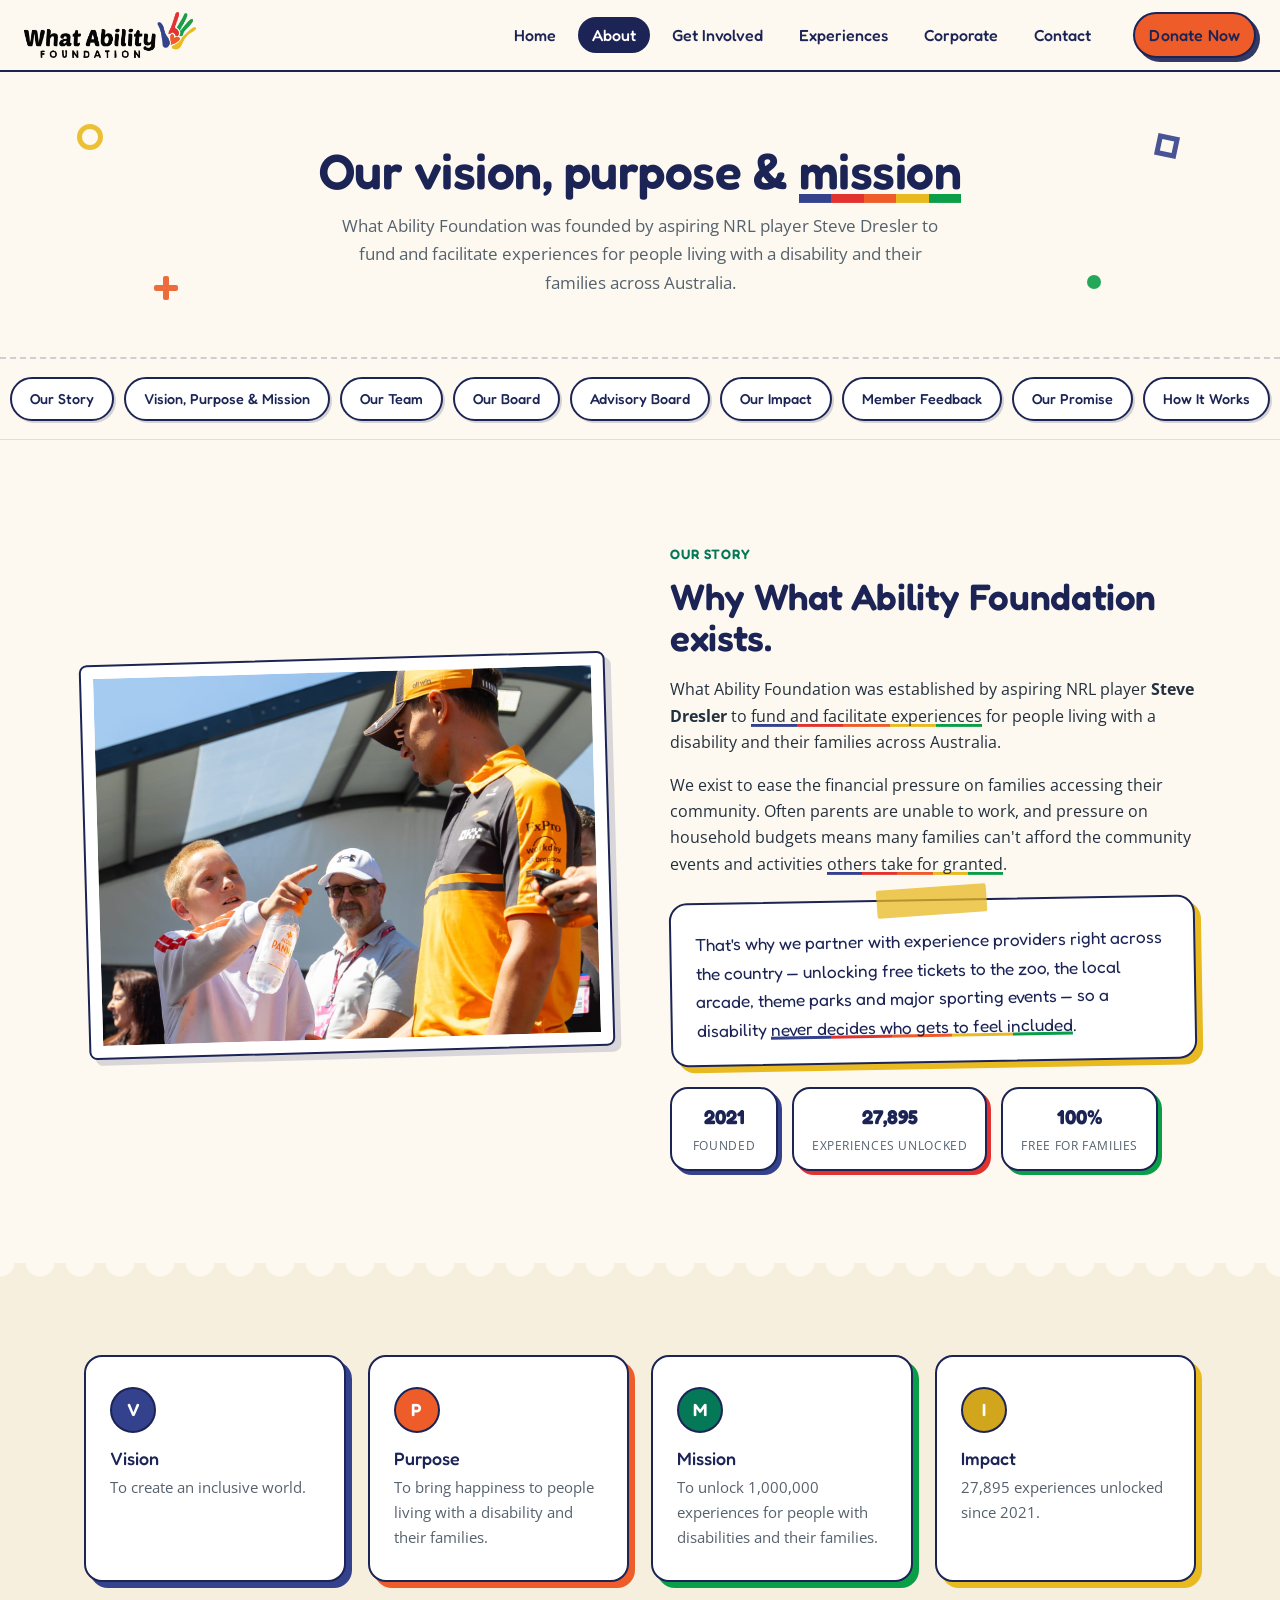
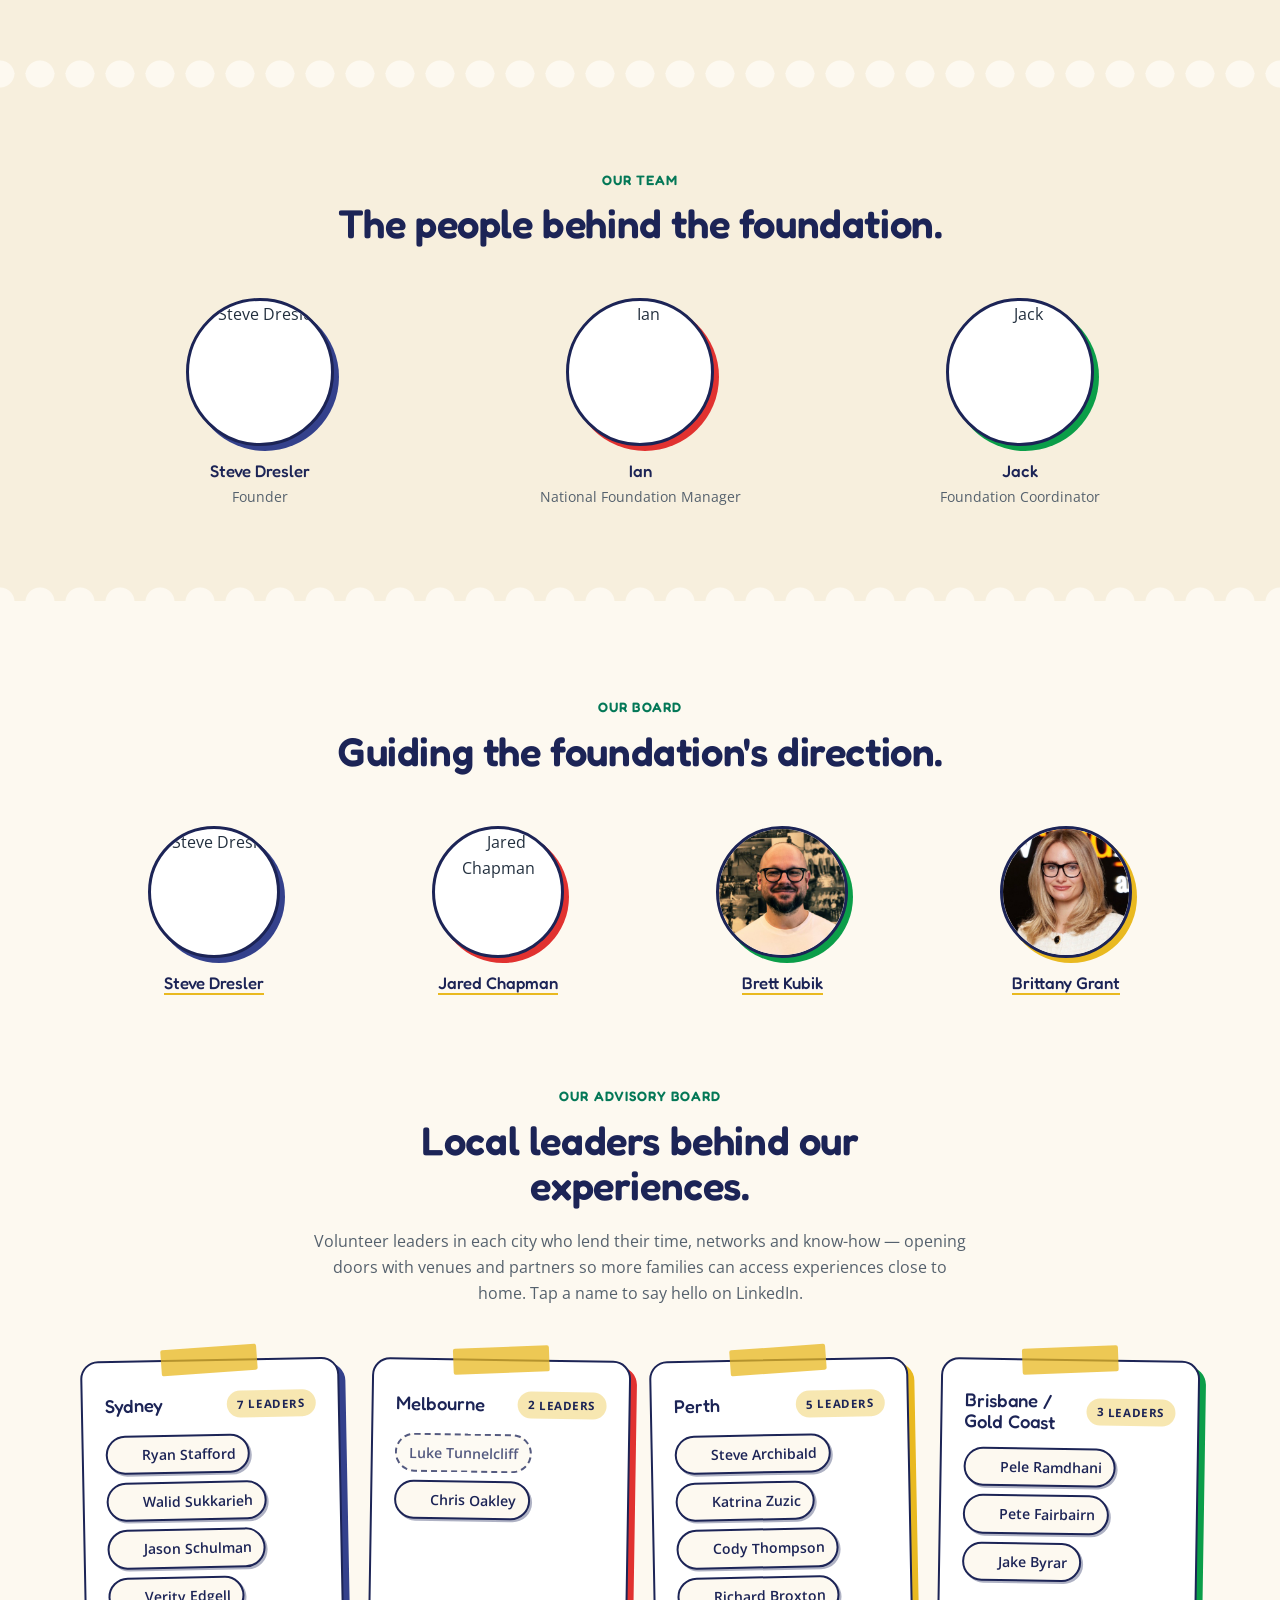
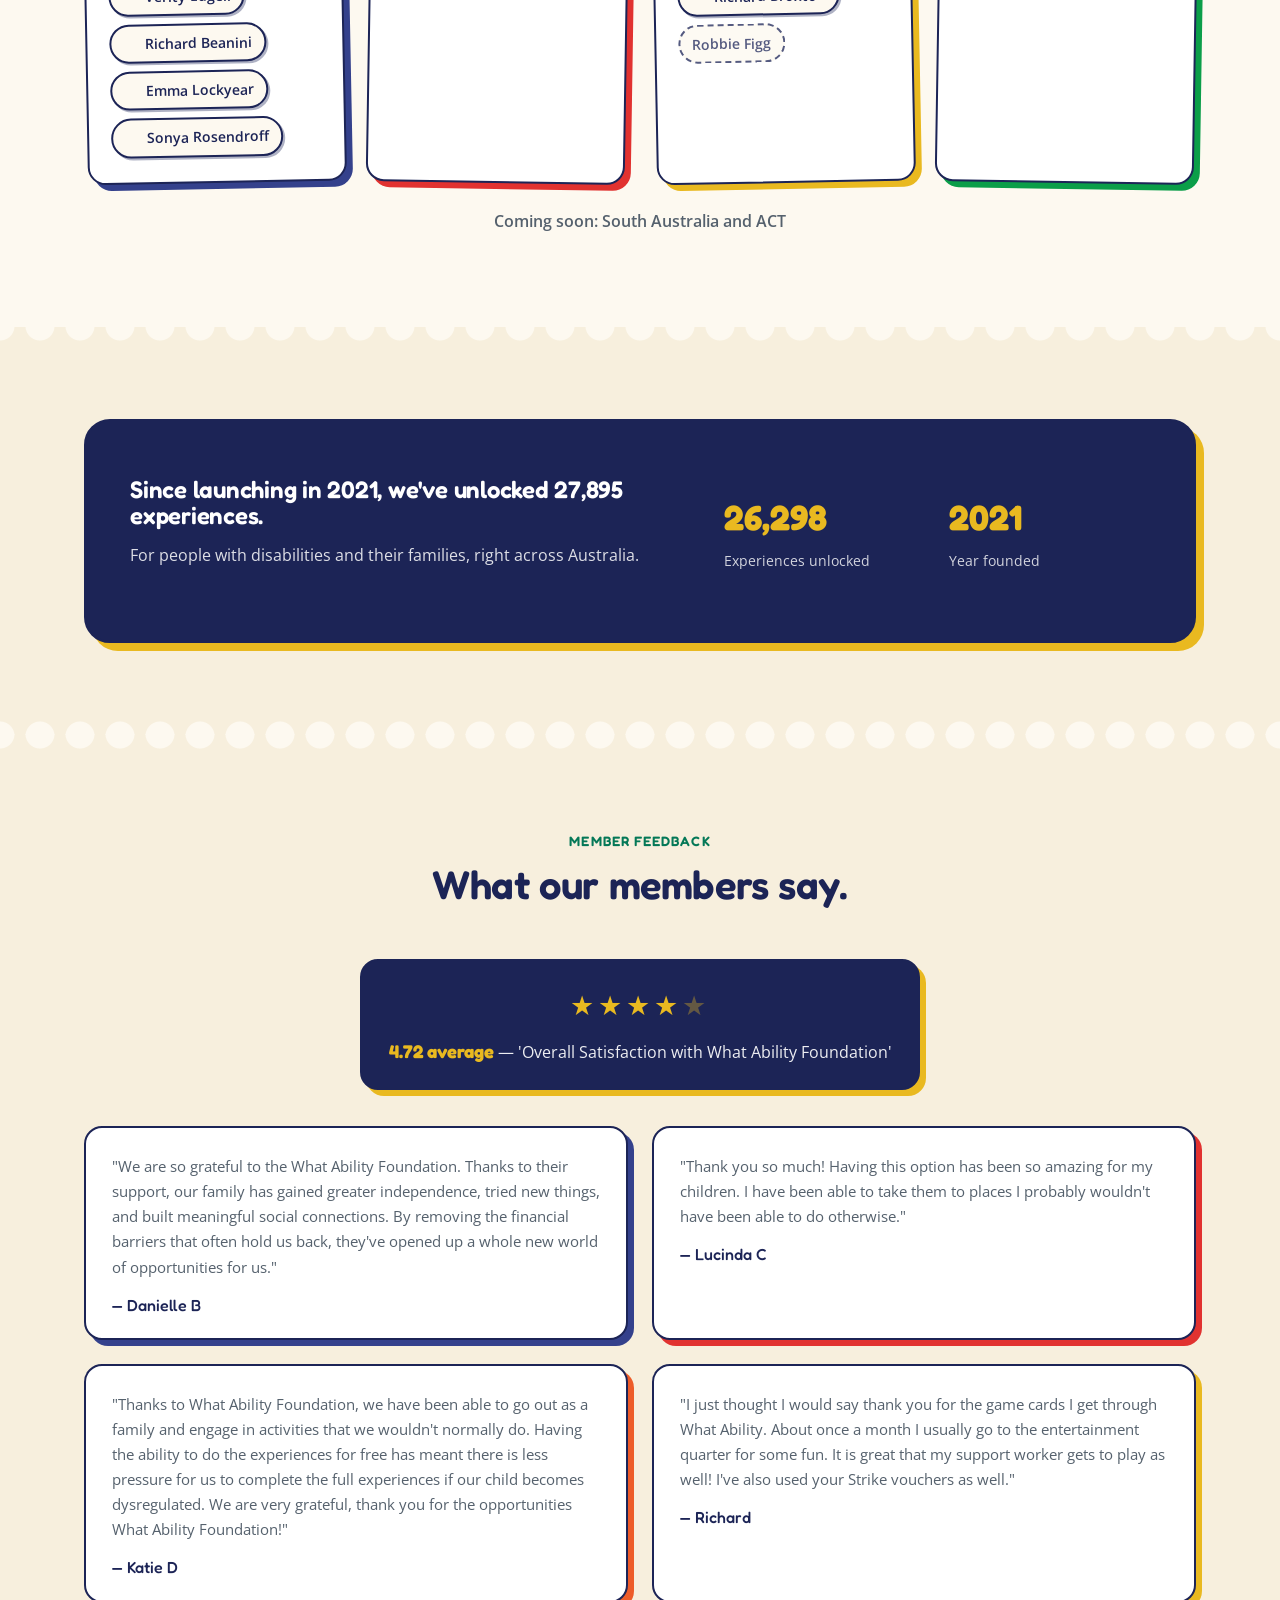
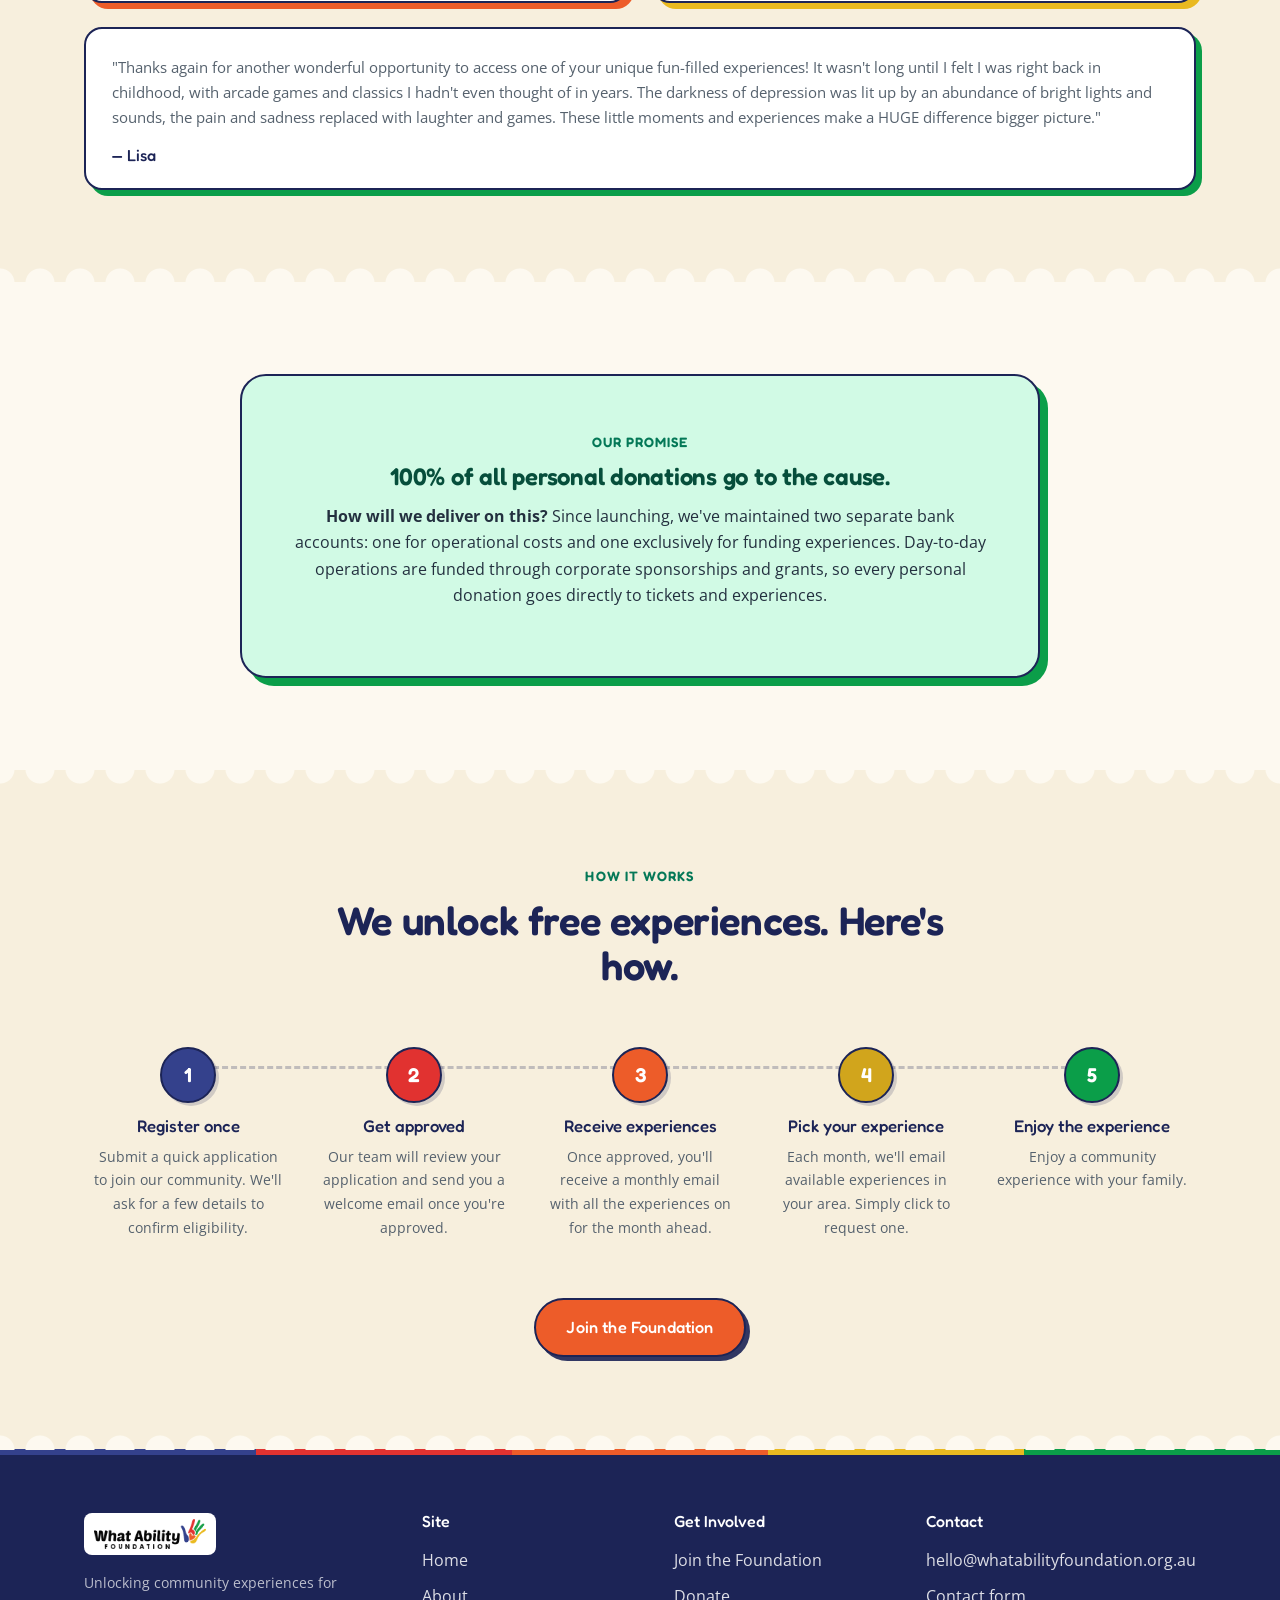
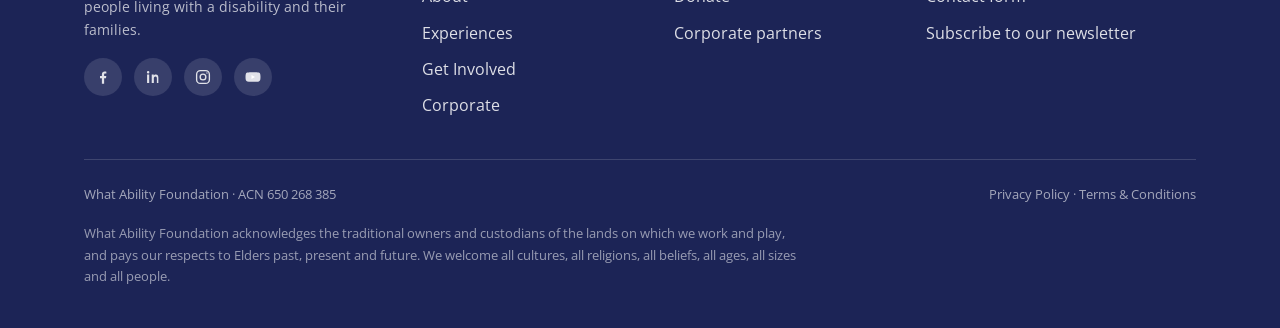
==== commit 2c554dcb: "Add files via upload Update About, Experiences, Corporate pages + LinkedIn links" ====
--- a/Website-v2/about.html
+++ b/Website-v2/about.html
@@ -25,6 +25,7 @@
         <li><a href="about.html" aria-current="page">About</a></li>
         <li><a href="get-involved.html">Get Involved</a></li>
         <li><a href="experiences.html">Experiences</a></li>
+        <li><a href="corporate.html">Corporate</a></li>
         <li><a href="contact.html">Contact</a></li>
       </ul>
       <a class="btn btn-primary" href="get-involved.html#donate">Donate Now</a>
@@ -53,7 +54,9 @@
     <a href="#vision">Vision, Purpose &amp; Mission</a>
     <a href="#team">Our Team</a>
     <a href="#board">Our Board</a>
+    <a href="#advisory">Advisory Board</a>
     <a href="#impact">Our Impact</a>
+    <a href="#feedback">Member Feedback</a>
     <a href="#promise">Our Promise</a>
     <a href="#works">How It Works</a>
   </nav>
@@ -67,9 +70,17 @@
       <div>
         <span class="eyebrow">Our Story</span>
         <h2>Why What Ability Foundation exists.</h2>
-        <p>What Ability Foundation was established by aspiring NRL player Steve Dresler to fund and facilitate experiences for people living with a disability and their families across Australia.</p>
-        <p>We exist to ease the financial pressure on people with a disability and their families when it comes to accessing their community. Often parents are unable to work, and pressure on household budgets means many families can't afford to access community events or activities that others take for granted.</p>
-        <p>That's why we partner with experience providers right across the country, unlocking free tickets to the zoo, the local arcade, theme parks and major sporting events, so a disability never decides who gets to feel included.</p>
+        <p>What Ability Foundation was established by aspiring NRL player <strong>Steve Dresler</strong> to <span class="hl">fund and facilitate experiences</span> for people living with a disability and their families across Australia.</p>
+        <p>We exist to ease the financial pressure on families accessing their community. Often parents are unable to work, and pressure on household budgets means many families can't afford the community events and activities <span class="hl">others take for granted</span>.</p>
+        <div class="story-quote">
+          <span class="tape" aria-hidden="true"></span>
+          <p>That's why we partner with experience providers right across the country — unlocking free tickets to the zoo, the local arcade, theme parks and major sporting events — so a disability <span class="hl">never decides who gets to feel included</span>.</p>
+        </div>
+        <ul class="story-stats" aria-label="Foundation at a glance">
+          <li><span class="stat-num">2021</span><span class="stat-label">founded</span></li>
+          <li><span class="stat-num">27,895</span><span class="stat-label">experiences unlocked</span></li>
+          <li><span class="stat-num">100%</span><span class="stat-label">free for families</span></li>
+        </ul>
       </div>
     </div>
   </section>
@@ -95,7 +106,7 @@
         <div class="mission-card">
           <div class="icon icon-gold">I</div>
           <h3>Impact</h3>
-          <p>25,000+ experiences unlocked since 2021.</p>
+          <p>27,895 experiences unlocked since 2021.</p>
         </div>
       </div>
     </div>
@@ -136,17 +147,87 @@
       <div class="people-grid">
         <div class="people-card">
           <img src="https://whatabilityfoundation.org.au/wp-content/uploads/2025/08/SD-2024-Headshot-6.webp" alt="Steve Dresler">
-          <h3>Steve Dresler</h3>
-        </div>
-        <div class="people-card">
-          <img src="https://whatabilityfoundation.org.au/wp-content/uploads/2021/09/17-1.png" alt="Melodie Mortenson">
-          <h3>Melodie Mortenson</h3>
+          <h3><a href="https://www.linkedin.com/in/stevedresler/" target="_blank" rel="noopener">Steve Dresler</a></h3>
         </div>
         <div class="people-card">
           <img src="https://whatabilityfoundation.org.au/wp-content/uploads/2025/06/Jared-Chapman.png" alt="Jared Chapman">
-          <h3>Jared Chapman</h3>
-        </div>
-      </div>
+          <h3><a href="https://www.linkedin.com/in/jared-chapman/" target="_blank" rel="noopener">Jared Chapman</a></h3>
+        </div>
+        <div class="people-card">
+          <img src="images/brett-kubik.jpg" alt="Brett Kubik">
+          <h3><a href="https://www.linkedin.com/in/brett-kubik-90929197/" target="_blank" rel="noopener">Brett Kubik</a></h3>
+        </div>
+        <div class="people-card">
+          <img src="images/brittany-grant.jpg" alt="Brittany Grant">
+          <h3><a href="https://www.linkedin.com/in/brittany-hughes-595ab268/" target="_blank" rel="noopener">Brittany Grant</a></h3>
+        </div>
+      </div>
+    </div>
+  </section>
+
+  <section id="advisory" class="section">
+    <div class="container">
+      <div class="section-head">
+        <span class="eyebrow">Our Advisory Board</span>
+        <h2>Local leaders behind our experiences.</h2>
+        <p>Volunteer leaders in each city who lend their time, networks and know-how — opening doors with venues and partners so more families can access experiences close to home. Tap a name to say hello on LinkedIn.</p>
+      </div>
+      <div class="advisory-grid">
+        <div class="advisory-card tilt-left">
+          <span class="tape" aria-hidden="true"></span>
+          <div class="advisory-city">
+            <h3>Sydney</h3>
+            <span class="advisory-count">7 leaders</span>
+          </div>
+          <ul class="advisory-people">
+            <li><a href="https://www.linkedin.com/in/ryan-stafford-7470094a/" target="_blank" rel="noopener"><img src="https://www.google.com/s2/favicons?domain=linkedin.com&amp;sz=64" alt="" loading="lazy">Ryan Stafford</a></li>
+            <li><a href="https://www.linkedin.com/in/walid-sukkarieh-b4787622/" target="_blank" rel="noopener"><img src="https://www.google.com/s2/favicons?domain=linkedin.com&amp;sz=64" alt="" loading="lazy">Walid Sukkarieh</a></li>
+            <li><a href="https://www.linkedin.com/in/jason-schulman-42729a52/" target="_blank" rel="noopener"><img src="https://www.google.com/s2/favicons?domain=linkedin.com&amp;sz=64" alt="" loading="lazy">Jason Schulman</a></li>
+            <li><a href="https://www.linkedin.com/in/verity-edgell-18821239/" target="_blank" rel="noopener"><img src="https://www.google.com/s2/favicons?domain=linkedin.com&amp;sz=64" alt="" loading="lazy">Verity Edgell</a></li>
+            <li><a href="https://www.linkedin.com/in/richard-beaini-4b536765/" target="_blank" rel="noopener"><img src="https://www.google.com/s2/favicons?domain=linkedin.com&amp;sz=64" alt="" loading="lazy">Richard Beanini</a></li>
+            <li><a href="https://www.linkedin.com/in/emma-lockyer-75338538b/" target="_blank" rel="noopener"><img src="https://www.google.com/s2/favicons?domain=linkedin.com&amp;sz=64" alt="" loading="lazy">Emma Lockyear</a></li>
+            <li><a href="https://www.linkedin.com/in/sonyarosendorff/" target="_blank" rel="noopener"><img src="https://www.google.com/s2/favicons?domain=linkedin.com&amp;sz=64" alt="" loading="lazy">Sonya Rosendroff</a></li>
+          </ul>
+        </div>
+        <div class="advisory-card">
+          <span class="tape" aria-hidden="true"></span>
+          <div class="advisory-city">
+            <h3>Melbourne</h3>
+            <span class="advisory-count">2 leaders</span>
+          </div>
+          <ul class="advisory-people">
+            <li><span class="advisory-name">Luke Tunnelcliff</span></li>
+            <li><a href="https://www.linkedin.com/in/chris-okely-ab762724a/" target="_blank" rel="noopener"><img src="https://www.google.com/s2/favicons?domain=linkedin.com&amp;sz=64" alt="" loading="lazy">Chris Oakley</a></li>
+          </ul>
+        </div>
+        <div class="advisory-card tilt-left">
+          <span class="tape" aria-hidden="true"></span>
+          <div class="advisory-city">
+            <h3>Perth</h3>
+            <span class="advisory-count">5 leaders</span>
+          </div>
+          <ul class="advisory-people">
+            <li><a href="https://www.linkedin.com/in/archibaldsteve/" target="_blank" rel="noopener"><img src="https://www.google.com/s2/favicons?domain=linkedin.com&amp;sz=64" alt="" loading="lazy">Steve Archibald</a></li>
+            <li><a href="https://www.linkedin.com/in/katrina-zuzic-77613662/" target="_blank" rel="noopener"><img src="https://www.google.com/s2/favicons?domain=linkedin.com&amp;sz=64" alt="" loading="lazy">Katrina Zuzic</a></li>
+            <li><a href="https://www.linkedin.com/in/codyj-thompson/" target="_blank" rel="noopener"><img src="https://www.google.com/s2/favicons?domain=linkedin.com&amp;sz=64" alt="" loading="lazy">Cody Thompson</a></li>
+            <li><a href="https://www.linkedin.com/in/richardbroxton/" target="_blank" rel="noopener"><img src="https://www.google.com/s2/favicons?domain=linkedin.com&amp;sz=64" alt="" loading="lazy">Richard Broxton</a></li>
+            <li><span class="advisory-name">Robbie Figg</span></li>
+          </ul>
+        </div>
+        <div class="advisory-card">
+          <span class="tape" aria-hidden="true"></span>
+          <div class="advisory-city">
+            <h3>Brisbane / Gold Coast</h3>
+            <span class="advisory-count">3 leaders</span>
+          </div>
+          <ul class="advisory-people">
+            <li><a href="https://www.linkedin.com/in/pele-ramdhani-7675a427/" target="_blank" rel="noopener"><img src="https://www.google.com/s2/favicons?domain=linkedin.com&amp;sz=64" alt="" loading="lazy">Pele Ramdhani</a></li>
+            <li><a href="https://www.linkedin.com/in/pjfairbairn/" target="_blank" rel="noopener"><img src="https://www.google.com/s2/favicons?domain=linkedin.com&amp;sz=64" alt="" loading="lazy">Pete Fairbairn</a></li>
+            <li><a href="https://www.linkedin.com/in/jake-bryar-8208748b/" target="_blank" rel="noopener"><img src="https://www.google.com/s2/favicons?domain=linkedin.com&amp;sz=64" alt="" loading="lazy">Jake Byrar</a></li>
+          </ul>
+        </div>
+      </div>
+      <p class="advisory-soon">Coming soon: South Australia and ACT</p>
     </div>
   </section>
 
@@ -154,13 +235,49 @@
     <div class="container">
       <div class="impact-band">
         <div>
-          <h2>Since launching in 2021, we've unlocked 25,000+ experiences.</h2>
+          <h2>Since launching in 2021, we've unlocked 27,895 experiences.</h2>
           <p>For people with disabilities and their families, right across Australia.</p>
         </div>
         <div class="impact-numbers">
-          <div><strong>25,000+</strong><span>Experiences unlocked</span></div>
+          <div><strong class="count-up" data-count="27895">27,895</strong><span>Experiences unlocked</span></div>
           <div><strong>2021</strong><span>Year founded</span></div>
         </div>
+      </div>
+    </div>
+  </section>
+
+  <!-- MEMBER FEEDBACK -->
+  <section id="feedback" class="section section-alt scalloped scalloped-bottom">
+    <div class="container">
+      <div class="section-head">
+        <span class="eyebrow">Member Feedback</span>
+        <h2>What our members say.</h2>
+      </div>
+      <div class="rating-banner">
+        <span class="stars" aria-hidden="true">&#9733;&#9733;&#9733;&#9733;<span class="star-half">&#9733;</span></span>
+        <p><strong>4.72 average</strong> &mdash; 'Overall Satisfaction with What Ability Foundation'</p>
+      </div>
+      <div class="quote-grid">
+        <blockquote class="quote-card">
+          <p>"We are so grateful to the What Ability Foundation. Thanks to their support, our family has gained greater independence, tried new things, and built meaningful social connections. By removing the financial barriers that often hold us back, they've opened up a whole new world of opportunities for us."</p>
+          <cite>&mdash; Danielle B</cite>
+        </blockquote>
+        <blockquote class="quote-card">
+          <p>"Thank you so much! Having this option has been so amazing for my children. I have been able to take them to places I probably wouldn't have been able to do otherwise."</p>
+          <cite>&mdash; Lucinda C</cite>
+        </blockquote>
+        <blockquote class="quote-card">
+          <p>"Thanks to What Ability Foundation, we have been able to go out as a family and engage in activities that we wouldn't normally do. Having the ability to do the experiences for free has meant there is less pressure for us to complete the full experiences if our child becomes dysregulated. We are very grateful, thank you for the opportunities What Ability Foundation!"</p>
+          <cite>&mdash; Katie D</cite>
+        </blockquote>
+        <blockquote class="quote-card">
+          <p>"I just thought I would say thank you for the game cards I get through What Ability. About once a month I usually go to the entertainment quarter for some fun. It is great that my support worker gets to play as well! I've also used your Strike vouchers as well."</p>
+          <cite>&mdash; Richard</cite>
+        </blockquote>
+        <blockquote class="quote-card quote-wide">
+          <p>"Thanks again for another wonderful opportunity to access one of your unique fun-filled experiences! It wasn't long until I felt I was right back in childhood, with arcade games and classics I hadn't even thought of in years. The darkness of depression was lit up by an abundance of bright lights and sounds, the pain and sadness replaced with laughter and games. These little moments and experiences make a HUGE difference bigger picture."</p>
+          <cite>&mdash; Lisa</cite>
+        </blockquote>
       </div>
     </div>
   </section>
@@ -186,10 +303,10 @@
         <div class="step-card"><div class="step-num">2</div><h3>Get approved</h3><p>Our team will review your application and send you a welcome email once you're approved.</p></div>
         <div class="step-card"><div class="step-num">3</div><h3>Receive experiences</h3><p>Once approved, you'll receive a monthly email with all the experiences on for the month ahead.</p></div>
         <div class="step-card"><div class="step-num">4</div><h3>Pick your experience</h3><p>Each month, we'll email available experiences in your area. Simply click to request one.</p></div>
-        <div class="step-card"><div class="step-num">5</div><h3>We handle the rest</h3><p>No stress, no cost. Our team books the tickets and sends them to you. 100% free.</p></div>
+        <div class="step-card"><div class="step-num">5</div><h3>Enjoy the experience</h3><p>Enjoy a community experience with your family.</p></div>
       </div>
       <div style="text-align:center; margin-top:36px;">
-        <a class="btn btn-primary" href="get-involved.html#register">Register Your Interest</a>
+        <a class="btn btn-primary" href="get-involved.html#register">Join the Foundation</a>
       </div>
     </div>
   </section>
@@ -216,12 +333,13 @@
           <li><a href="about.html">About</a></li>
           <li><a href="experiences.html">Experiences</a></li>
           <li><a href="get-involved.html">Get Involved</a></li>
+          <li><a href="corporate.html">Corporate</a></li>
         </ul>
       </div>
       <div>
         <h4>Get Involved</h4>
         <ul>
-          <li><a href="get-involved.html#register">Register your interest</a></li>
+          <li><a href="get-involved.html#register">Join the Foundation</a></li>
           <li><a href="get-involved.html#donate">Donate</a></li>
           <li><a href="get-involved.html#partner">Corporate partners</a></li>
         </ul>
@@ -231,6 +349,7 @@
         <ul>
           <li><a href="mailto:hello@whatabilityfoundation.org.au">hello@whatabilityfoundation.org.au</a></li>
           <li><a href="contact.html">Contact form</a></li>
+          <li><a href="https://whatabilityfoundation.supporterhub.net.au/pages/expression-of-interest-copy" target="_blank" rel="noopener">Subscribe to our newsletter</a></li>
         </ul>
       </div>
     </div>
--- a/Website-v2/css/styles.css
+++ b/Website-v2/css/styles.css
@@ -652,3 +652,205 @@
   .impact-numbers { grid-template-columns: 1fr 1fr; }
   .shape { display: none; }
 }
+
+/* ---------- Our story — quote card & stats ---------- */
+.story-quote {
+  position: relative; background: #fff; border: var(--line); border-radius: var(--radius-md);
+  padding: 26px 24px 20px; margin: 22px 0 4px; box-shadow: 6px 6px 0 var(--gold-tips);
+  transform: rotate(-1deg); transition: transform .25s ease, box-shadow .25s ease;
+}
+.story-quote:hover { transform: rotate(0deg) translateY(-3px); box-shadow: 8px 8px 0 var(--gold-tips); }
+.story-quote .tape {
+  position: absolute; top: -14px; left: 50%; width: 110px; height: 28px;
+  background: rgba(233,185,32,.75); transform: translateX(-50%) rotate(-3deg); border-radius: 2px;
+}
+.story-quote p { font-family: var(--font-head); font-size: 1.08rem; color: var(--navy-900); margin: 0; }
+.story-stats { display: flex; gap: 14px; flex-wrap: wrap; margin-top: 24px; }
+.story-stats li {
+  display: flex; flex-direction: column; align-items: center; gap: 2px;
+  background: #fff; border: var(--line); border-radius: var(--radius-md);
+  padding: 12px 18px; min-width: 108px;
+}
+.story-stats li:nth-child(1) { box-shadow: 4px 4px 0 var(--chambray); }
+.story-stats li:nth-child(2) { box-shadow: 4px 4px 0 var(--rose-madder); }
+.story-stats li:nth-child(3) { box-shadow: 4px 4px 0 var(--shamrock); }
+.story-stats .stat-num { font-family: var(--font-head); font-weight: 700; font-size: 1.25rem; color: var(--navy-900); }
+.story-stats .stat-label { font-size: .78rem; color: var(--ink-soft); text-transform: uppercase; letter-spacing: .05em; }
+
+/* ---------- Advisory board (city cards) ---------- */
+.advisory-grid { display: grid; grid-template-columns: repeat(4, 1fr); gap: 26px; margin-top: 10px; }
+.advisory-card {
+  position: relative; background: #fff; border: var(--line); border-radius: var(--radius-md);
+  padding: 30px 22px 24px; box-shadow: 6px 6px 0 var(--chambray);
+  transform: rotate(.9deg); transition: transform .25s ease, box-shadow .25s ease;
+}
+.advisory-card.tilt-left { transform: rotate(-1.1deg); }
+.advisory-card:hover { transform: rotate(0deg) translateY(-4px); }
+.advisory-card:nth-child(2) { box-shadow: 6px 6px 0 var(--rose-madder); }
+.advisory-card:nth-child(3) { box-shadow: 6px 6px 0 var(--gold-tips); }
+.advisory-card:nth-child(4) { box-shadow: 6px 6px 0 var(--shamrock); }
+.advisory-card .tape {
+  position: absolute; top: -14px; left: 50%; width: 96px; height: 26px;
+  background: rgba(233,185,32,.75); transform: translateX(-50%) rotate(-3deg); border-radius: 2px;
+}
+.advisory-city { display: flex; align-items: center; justify-content: space-between; gap: 10px; margin-bottom: 16px; }
+.advisory-city h3 { font-size: 1.15rem; margin: 0; }
+.advisory-count {
+  font-size: .72rem; font-weight: 700; text-transform: uppercase; letter-spacing: .05em;
+  color: var(--navy-900); background: rgba(233,185,32,.35); border-radius: 999px; padding: 4px 10px; white-space: nowrap;
+}
+.advisory-people { display: flex; flex-wrap: wrap; gap: 8px; }
+.advisory-people a, .advisory-people .advisory-name {
+  display: inline-flex; align-items: center; gap: 7px;
+  font-size: .88rem; font-weight: 600; color: var(--navy-900); text-decoration: none;
+  background: var(--paper, #fdf9f0); border: 2px solid var(--navy-900); border-radius: 999px;
+  padding: 6px 12px; box-shadow: 2px 2px 0 rgba(28,36,86,.35);
+  transition: transform .15s ease, box-shadow .15s ease, background .15s ease;
+}
+.advisory-people a:hover { transform: translate(-1px,-1px); box-shadow: 4px 4px 0 rgba(28,36,86,.35); background: #fff; }
+.advisory-people a img { width: 15px; height: 15px; border-radius: 3px; }
+.advisory-people .advisory-name { opacity: .75; border-style: dashed; box-shadow: none; }
+.people-card h3 a { color: inherit; text-decoration: none; border-bottom: 2px solid var(--gold-tips); transition: color .2s ease; }
+.people-card h3 a:hover { color: var(--chambray); }
+
+/* Corporate volunteering — runsheet & community events */
+.volunteering-extra { display: grid; grid-template-columns: 1fr 1fr; gap: 26px; margin-top: 34px; }
+.runsheet { display: grid; gap: 10px; }
+.runsheet li { display: flex; align-items: center; gap: 12px; color: var(--ink-soft); }
+.runsheet .event-date { flex: 0 0 auto; min-width: 84px; text-align: center; }
+.runsheet-or { justify-content: center; font-weight: 700; color: var(--ink); text-transform: uppercase; font-size: .85rem; letter-spacing: .06em; }
+@media (max-width: 860px) { .volunteering-extra { grid-template-columns: 1fr; } }
+.advisory-soon { text-align: center; margin: 26px 0 0; color: var(--ink-soft); font-weight: 600; }
+@media (max-width: 980px) { .advisory-grid { grid-template-columns: 1fr 1fr; } }
+@media (max-width: 600px) { .advisory-grid { grid-template-columns: 1fr; } }
+
+/* ---------- Experience Makers (donate) ---------- */
+.em-grid { display: grid; grid-template-columns: repeat(4, 1fr); gap: 22px; margin-bottom: 30px; }
+.em-card {
+  background: #fff; border: var(--line); border-radius: var(--radius-md);
+  padding: 24px 22px;
+}
+.em-card:nth-child(1) { box-shadow: 6px 6px 0 var(--chambray); }
+.em-card:nth-child(2) { box-shadow: 6px 6px 0 var(--rose-madder); }
+.em-card:nth-child(3) { box-shadow: 6px 6px 0 var(--flame-orange); }
+.em-card:nth-child(4) { box-shadow: 6px 6px 0 var(--shamrock); }
+.em-card h3 { font-size: 1.05rem; margin-bottom: 6px; }
+.em-card p { margin: 0; color: var(--ink-soft); font-size: .93rem; }
+.em-stats { display: grid; grid-template-columns: repeat(3, 1fr); gap: 22px; margin: 8px 0 6px; }
+.em-stat {
+  text-align: center; background: var(--teal-100); border: 2px solid var(--navy-900);
+  border-radius: var(--radius-md); padding: 22px; transform: rotate(-1deg);
+}
+.em-stat:nth-child(2) { transform: rotate(1.2deg); background: #fdf3d9; }
+.em-stat:nth-child(3) { transform: rotate(-.6deg); background: #fde7de; }
+.em-stat strong { display: block; font-family: var(--font-head); font-size: 1.9rem; color: var(--teal-700); }
+.em-stat span { font-size: .85rem; color: var(--ink-soft); font-weight: 600; }
+.em-tagline { text-align: center; font-family: var(--font-head); font-size: 1.15rem; color: var(--navy-900); margin: 22px 0 0; }
+@media (max-width: 980px) { .em-grid { grid-template-columns: 1fr 1fr; } .em-stats { grid-template-columns: 1fr; } }
+@media (max-width: 600px) { .em-grid { grid-template-columns: 1fr; } }
+
+/* ---------- Partner / provider link lists ---------- */
+.partner-cols { display: grid; grid-template-columns: 1fr 1fr; gap: 26px; }
+.partner-col {
+  background: #fff; border: var(--line); border-radius: var(--radius-md);
+  padding: 30px 26px; box-shadow: var(--pop-shadow);
+}
+.partner-col h3 { margin-bottom: 4px; }
+.partner-col .partner-note { color: var(--ink-soft); font-size: .88rem; margin-bottom: 14px; }
+.partner-col ul { display: grid; gap: 10px; }
+.partner-col li { font-size: .95rem; }
+.partner-col a { font-weight: 600; color: var(--teal-700); text-decoration: underline; }
+.partner-col a:hover { color: var(--teal-600); }
+.partner-col span.sub { color: var(--ink-soft); font-size: .88rem; }
+@media (max-width: 900px) { .partner-cols { grid-template-columns: 1fr; } }
+
+/* ---------- Embed wrapper (SupporterHub / GiveNow) ---------- */
+.embed-card {
+  background: #fff; border: var(--line); border-radius: var(--radius-lg);
+  box-shadow: var(--pop-shadow); padding: 18px;
+}
+
+/* ---------- Stacked register photos ---------- */
+.reg-photos { display: grid; gap: 38px; align-content: start; }
+.reg-photos .polaroid img { aspect-ratio: 3/2; }
+
+/* ---------- Partners slide image ---------- */
+.partners-slide img {
+  width: 100%; border: var(--line); border-radius: var(--radius-md);
+  box-shadow: var(--pop-shadow); background: #fff;
+}
+
+/* ---------- Colourful provider / friend chips ---------- */
+.chip-groups { display: grid; grid-template-columns: 1fr 1fr; gap: 26px; }
+.chip-group {
+  background: #fff; border: var(--line); border-radius: var(--radius-md);
+  padding: 28px 26px; box-shadow: var(--pop-shadow);
+}
+.chip-group h3 { margin-bottom: 4px; }
+.chip-list { display: flex; flex-wrap: wrap; gap: 10px; margin-top: 12px; }
+.chip {
+  display: inline-flex; align-items: center; gap: 8px;
+  background: var(--paper); border: 2px solid var(--navy-900);
+  border-radius: 999px; padding: 7px 14px;
+  font-family: var(--font-head); font-weight: 500; font-size: .92rem; color: var(--navy-900);
+  box-shadow: 2px 2px 0 var(--chambray);
+}
+.chip:nth-child(5n+2) { box-shadow: 2px 2px 0 var(--rose-madder); }
+.chip:nth-child(5n+3) { box-shadow: 2px 2px 0 var(--flame-orange); }
+.chip:nth-child(5n+4) { box-shadow: 2px 2px 0 var(--gold-tips); }
+.chip:nth-child(5n)   { box-shadow: 2px 2px 0 var(--shamrock); }
+.chip img { width: 20px; height: 20px; border-radius: 4px; }
+.chip a { color: var(--teal-700); }
+.chip a:hover { text-decoration: underline; }
+.chip .sub { color: var(--ink-soft); font-family: var(--font-body); font-size: .8rem; font-weight: 400; }
+@media (max-width: 900px) { .chip-groups { grid-template-columns: 1fr; } }
+
+/* ---------- Member feedback ---------- */
+.rating-banner {
+  text-align: center; margin: 0 auto 36px; max-width: 560px;
+  background: var(--navy-900); color: #fff; border: var(--line);
+  border-radius: var(--radius-md); padding: 22px 26px;
+  box-shadow: 6px 6px 0 var(--gold-tips);
+}
+.rating-banner .stars { font-size: 1.7rem; color: var(--gold-500); letter-spacing: 4px; }
+.rating-banner .star-half { opacity: .35; }
+.rating-banner p { margin: 8px 0 0; color: rgba(255,255,255,.92); }
+.rating-banner strong { color: var(--gold-500); font-family: var(--font-head); font-size: 1.15rem; }
+.quote-grid { display: grid; grid-template-columns: 1fr 1fr; gap: 24px; }
+.quote-card {
+  margin: 0; background: #fff; border: var(--line); border-radius: var(--radius-md);
+  padding: 26px 26px 20px; position: relative;
+  box-shadow: 6px 6px 0 var(--chambray);
+}
+.quote-card:nth-child(2) { box-shadow: 6px 6px 0 var(--rose-madder); }
+.quote-card:nth-child(3) { box-shadow: 6px 6px 0 var(--flame-orange); }
+.quote-card:nth-child(4) { box-shadow: 6px 6px 0 var(--gold-tips); }
+.quote-card:nth-child(5) { box-shadow: 6px 6px 0 var(--shamrock); }
+.quote-card p { color: var(--ink-soft); font-size: .95rem; margin-bottom: 12px; }
+.quote-card cite { font-style: normal; font-family: var(--font-head); font-weight: 500; color: var(--navy-900); }
+.quote-wide { grid-column: 1 / -1; }
+@media (max-width: 900px) { .quote-grid { grid-template-columns: 1fr; } }
+
+/* ---------- National partner feature cards ---------- */
+.partner-feature { display: grid; grid-template-columns: 1fr 1fr; gap: 30px; }
+.partner-feature-card {
+  position: relative; background: #fff; border: var(--line); border-radius: var(--radius-lg);
+  padding: 34px 30px 28px; box-shadow: 8px 8px 0 var(--chambray); transform: rotate(-.6deg);
+}
+.partner-feature-card:nth-child(2) { box-shadow: 8px 8px 0 var(--flame-orange); transform: rotate(.6deg); }
+.partner-feature-card .tape {
+  position: absolute; top: -14px; left: 50%; width: 110px; height: 28px;
+  background: rgba(233,185,32,.75); transform: translateX(-50%) rotate(-3deg); border-radius: 2px;
+}
+.partner-feature-card h3 { font-size: 1.5rem; margin: 12px 0 4px; }
+.partner-tagline { font-family: var(--font-head); font-size: 1.1rem; color: var(--navy-900); margin-bottom: 14px; }
+.partner-feature-card p { color: var(--ink-soft); font-size: .95rem; }
+@media (max-width: 900px) { .partner-feature { grid-template-columns: 1fr; } }
+
+/* ---------- Board: 4 across, tighter gap to Advisory section ---------- */
+#board { padding-bottom: 44px; }
+#advisory { padding-top: 44px; }
+#board .people-grid { grid-template-columns: repeat(4, 1fr); gap: 24px; }
+#board .people-card img { width: 132px; height: 132px; }
+@media (max-width: 980px) { #board .people-grid { grid-template-columns: repeat(2, 1fr); } }
+@media (max-width: 600px) { #board .people-grid { grid-template-columns: 1fr; } }
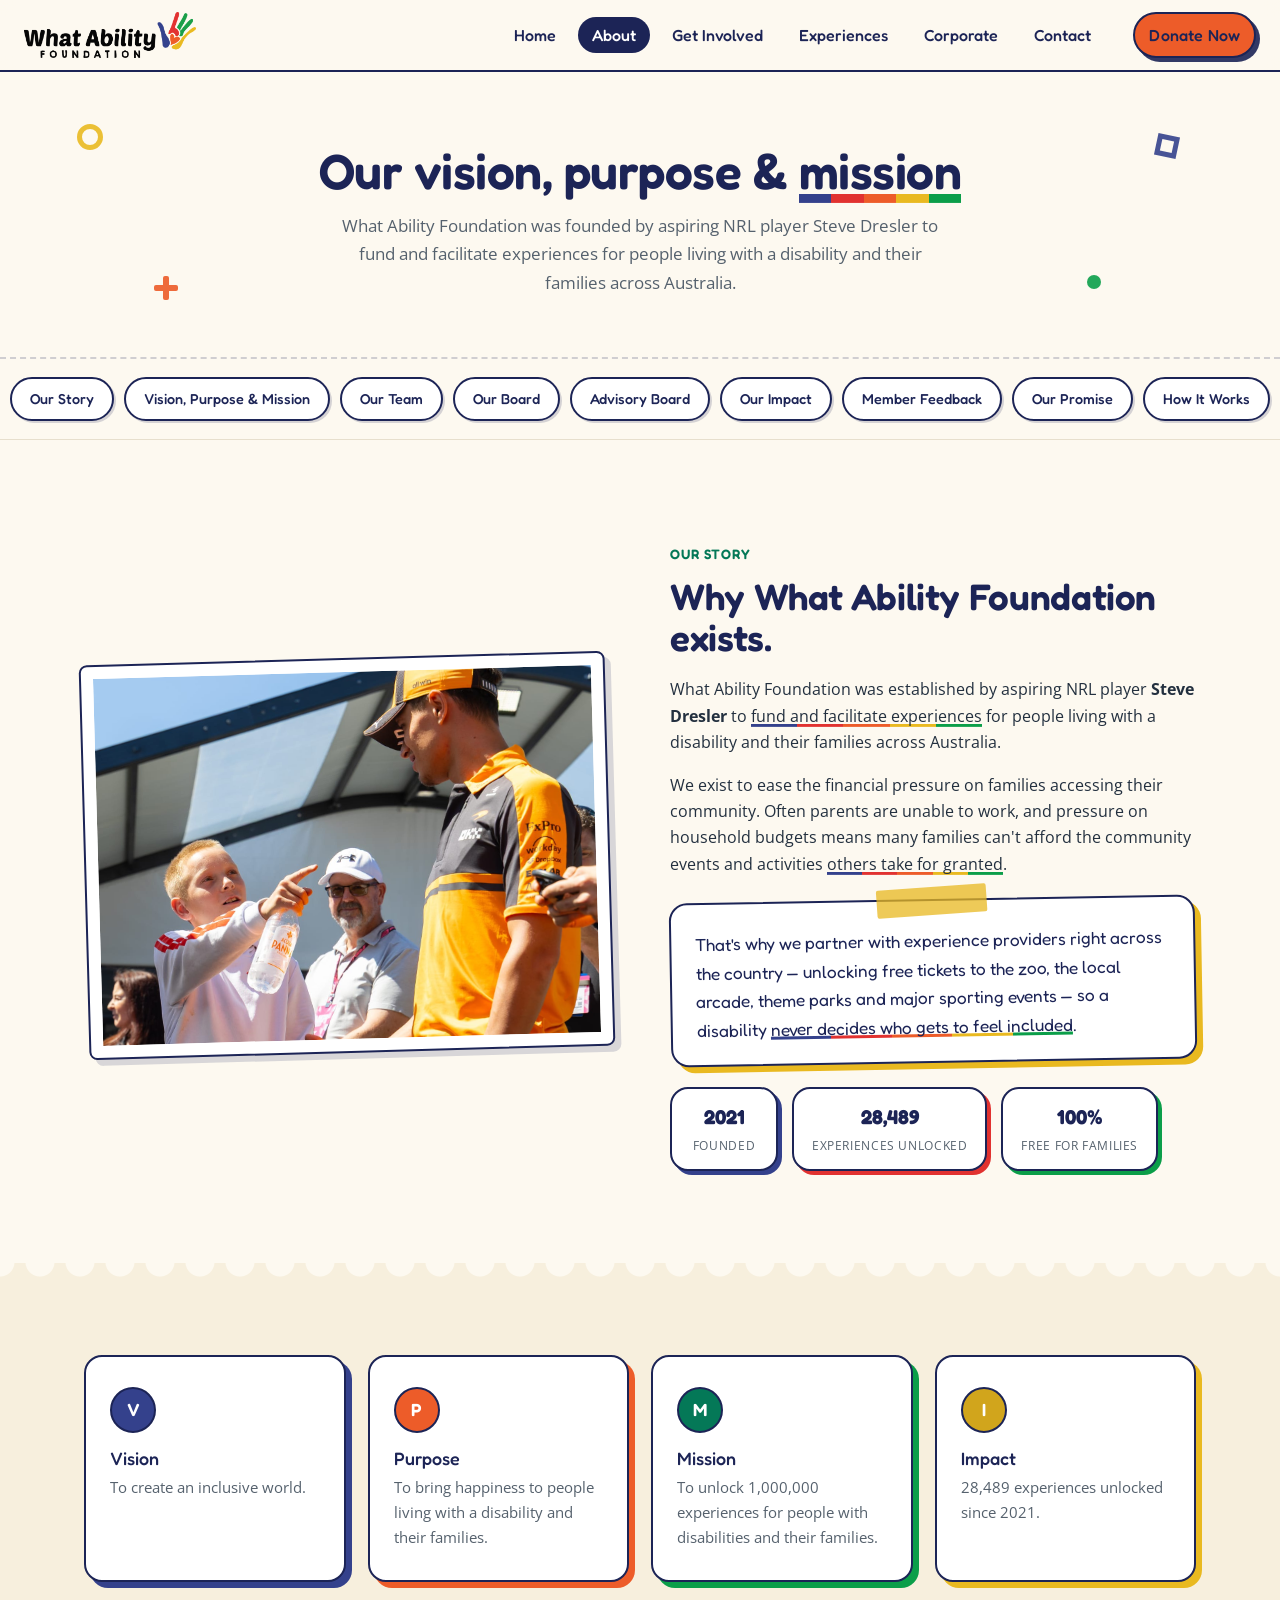
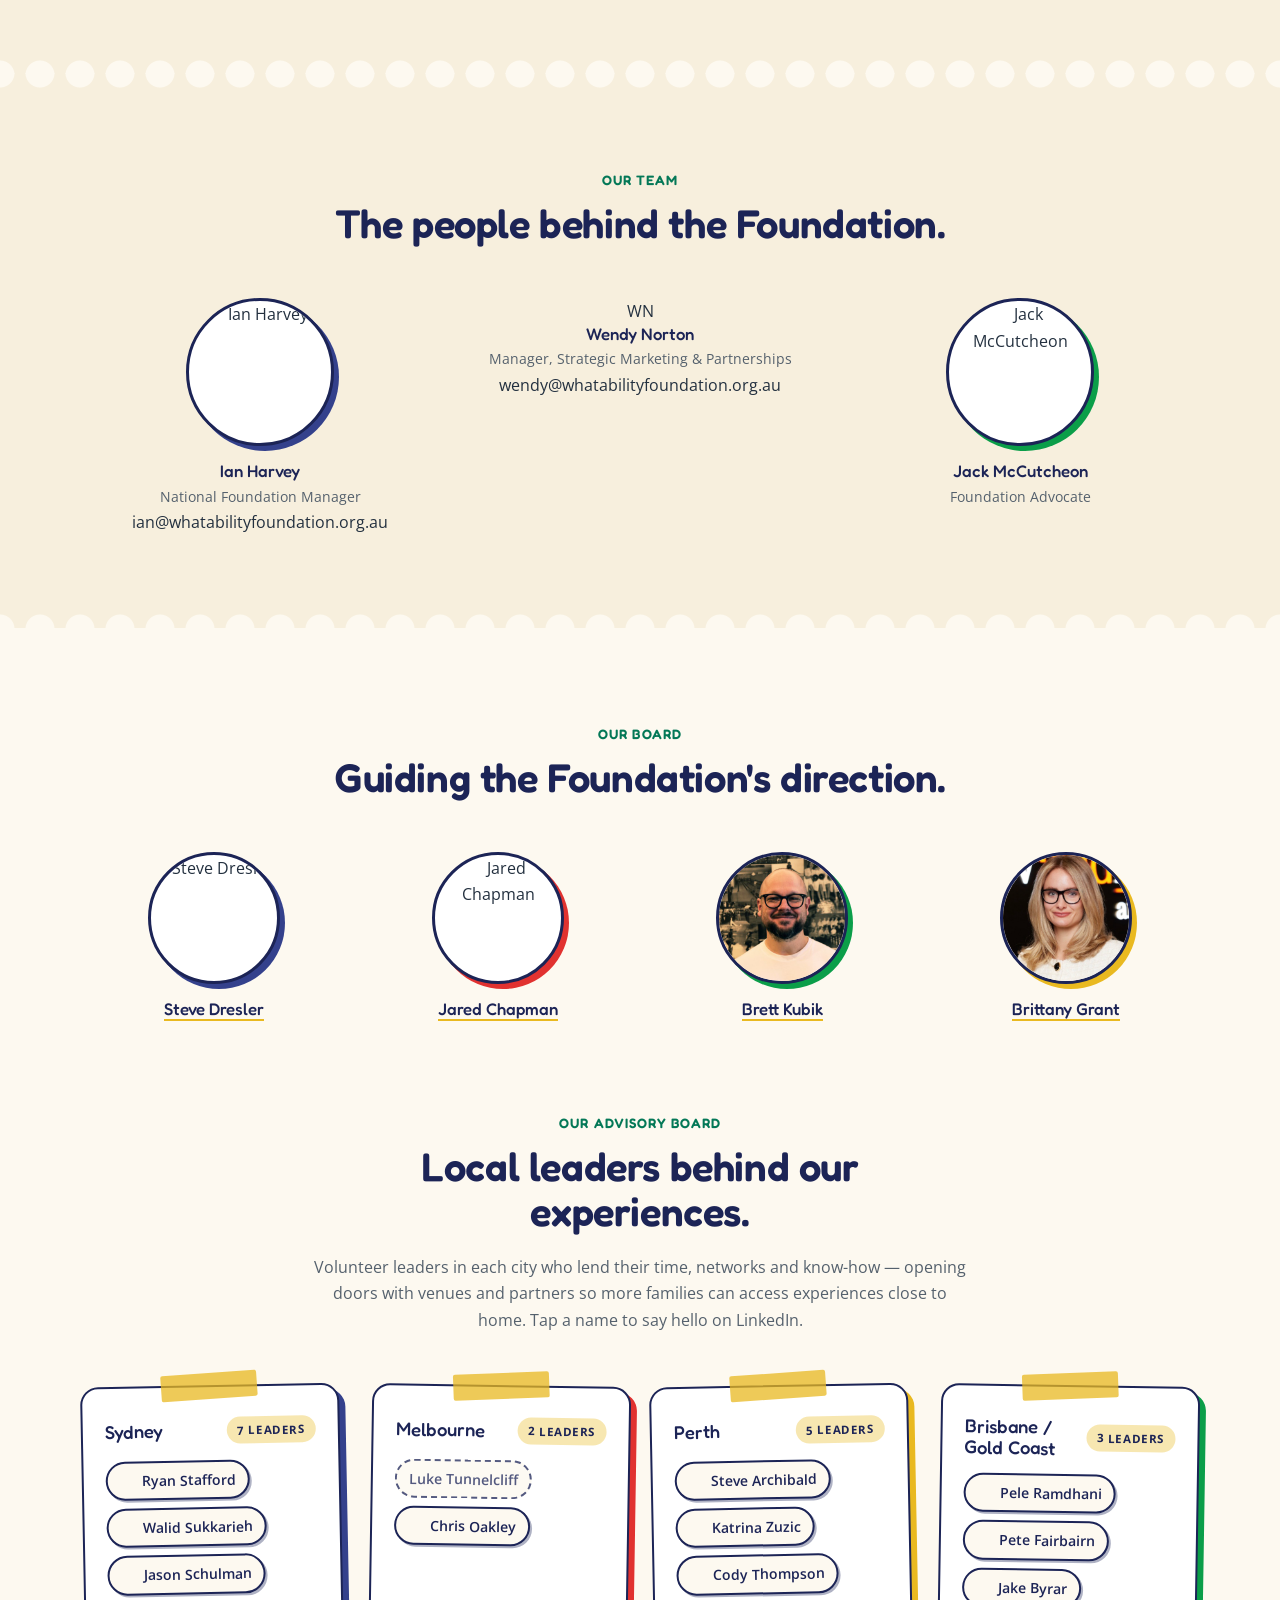
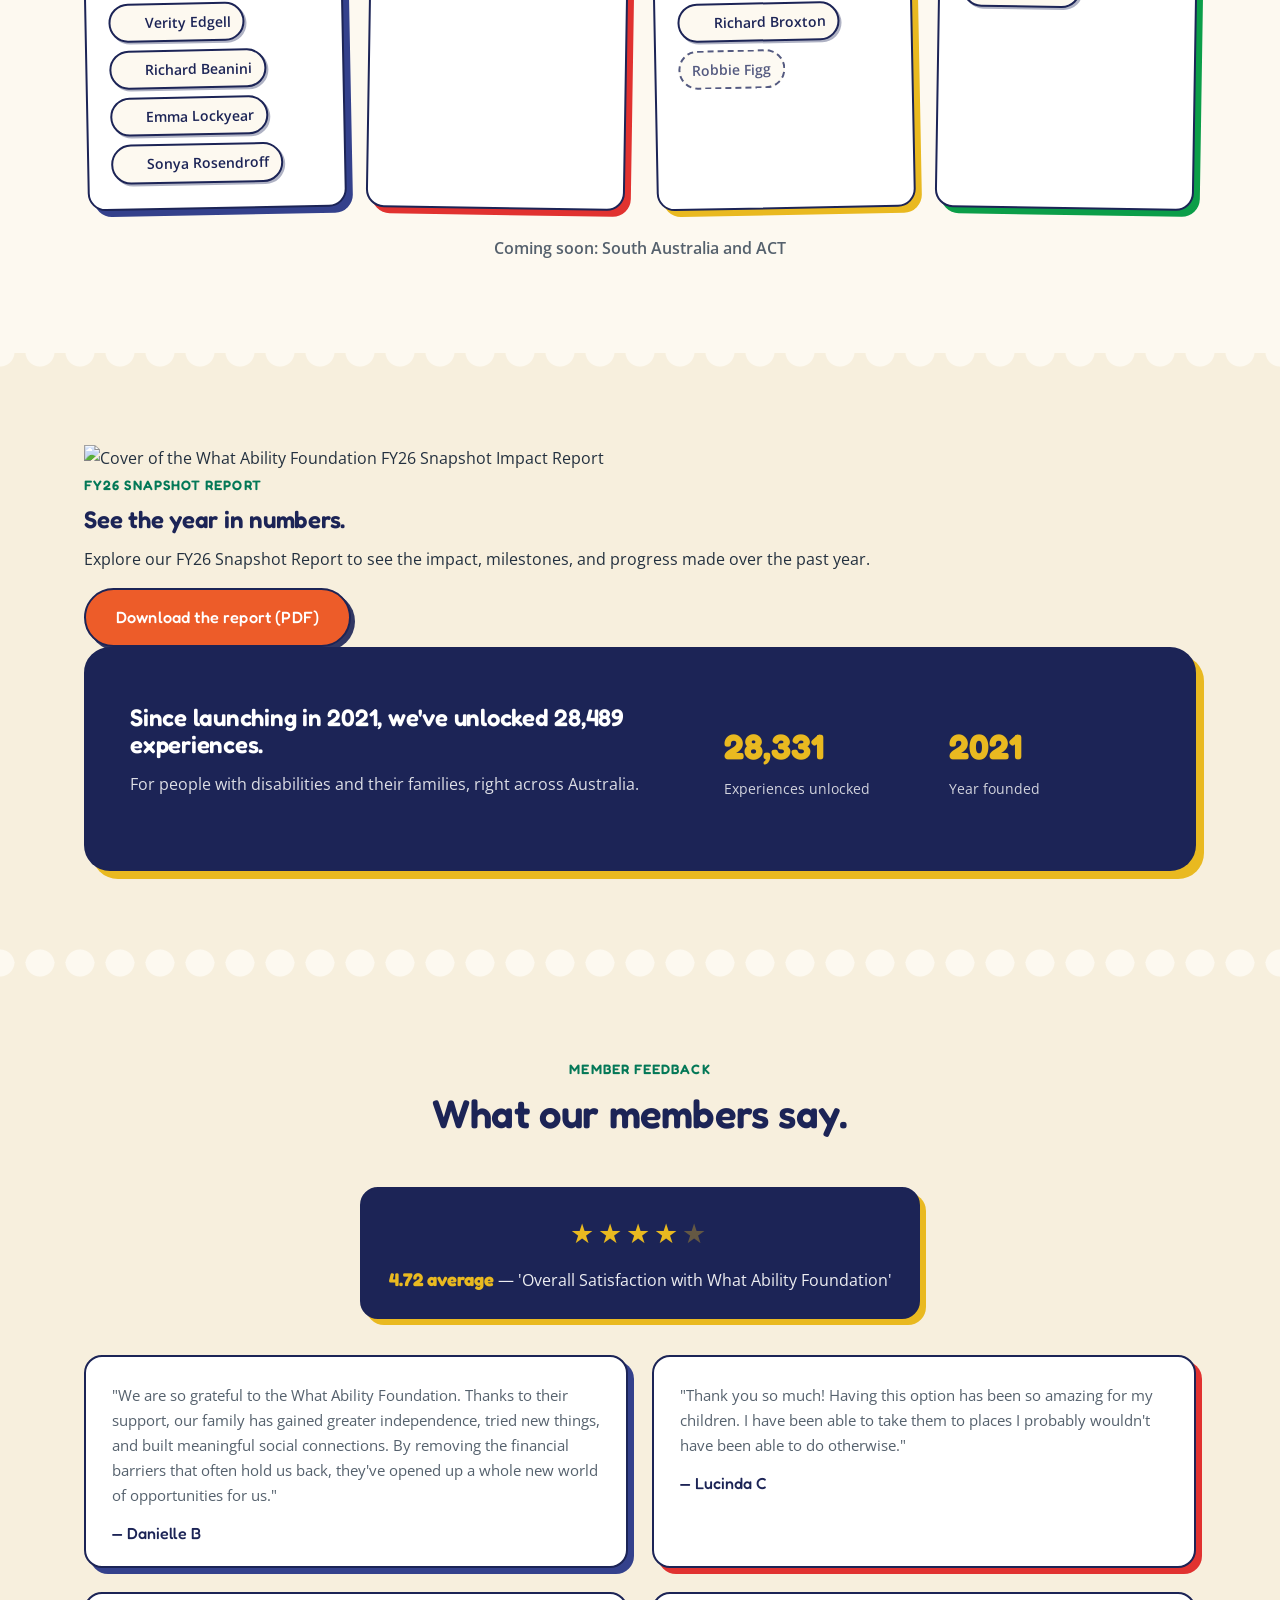
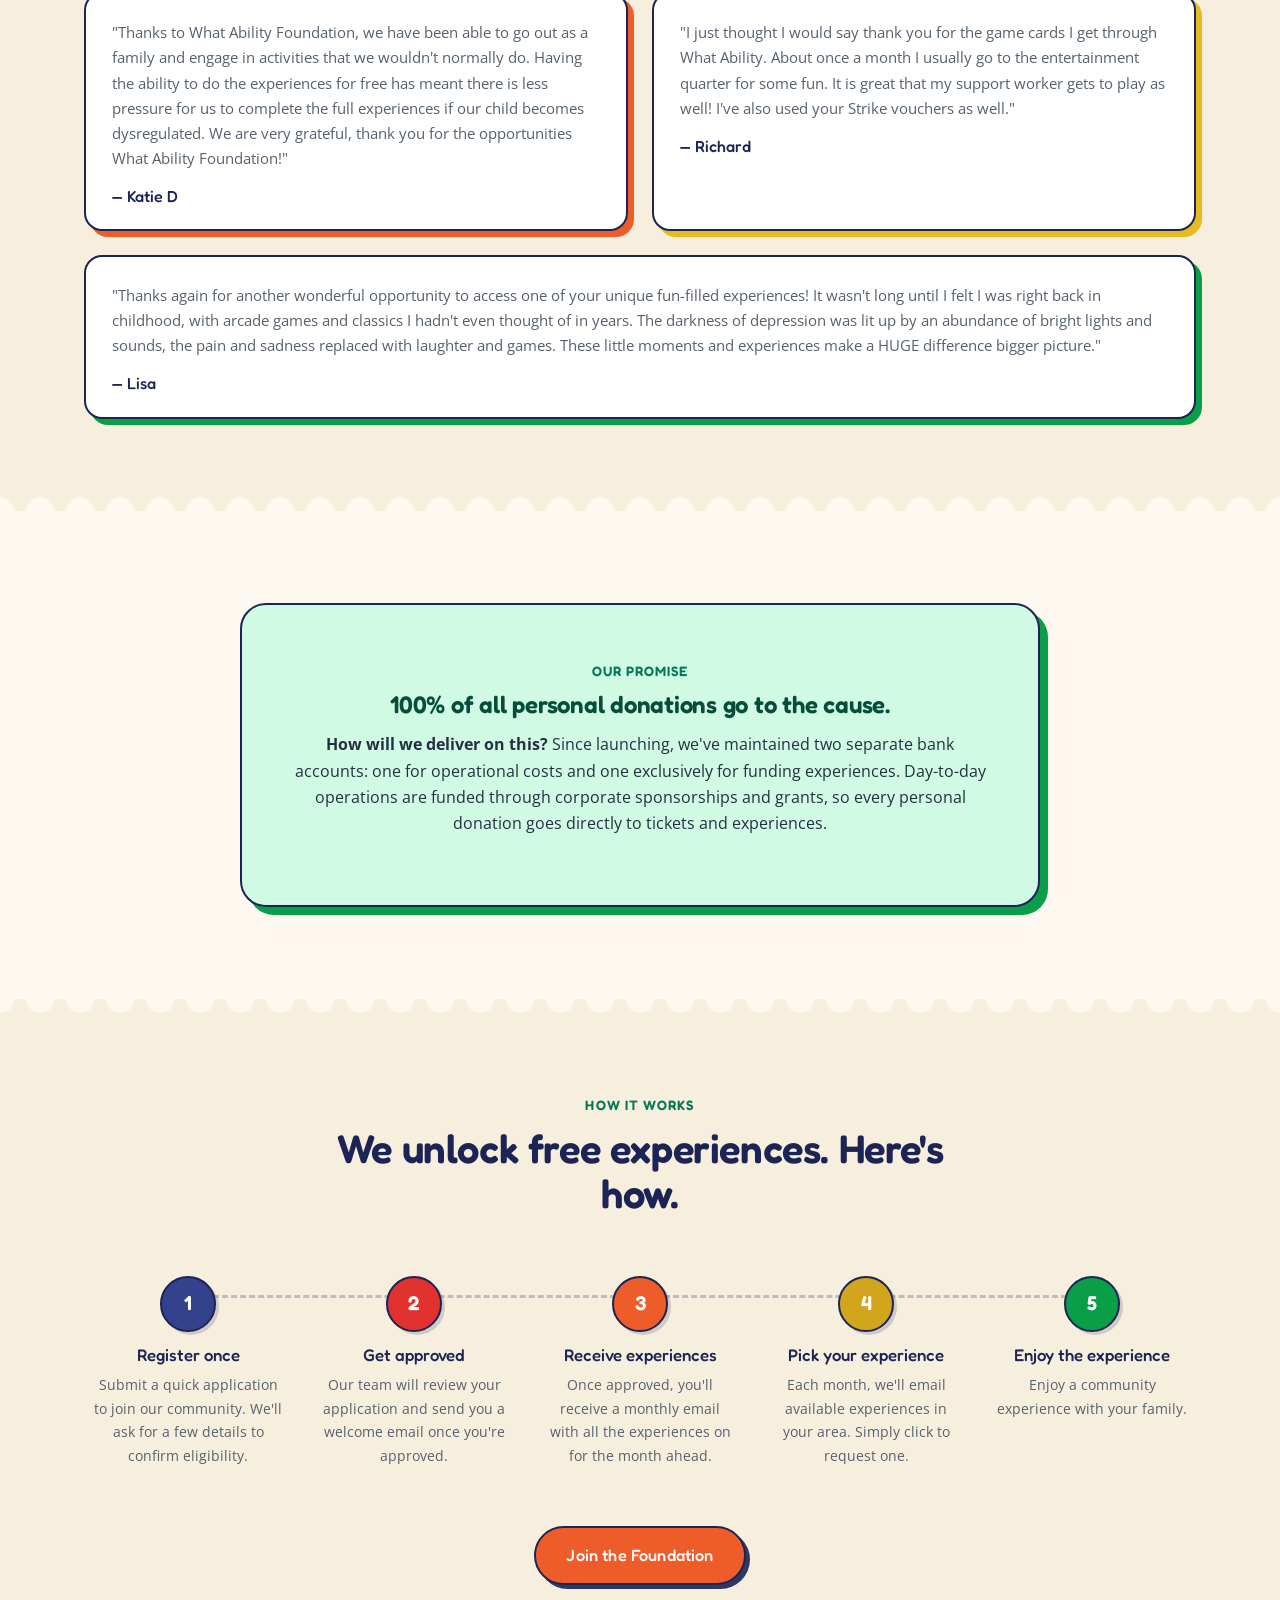
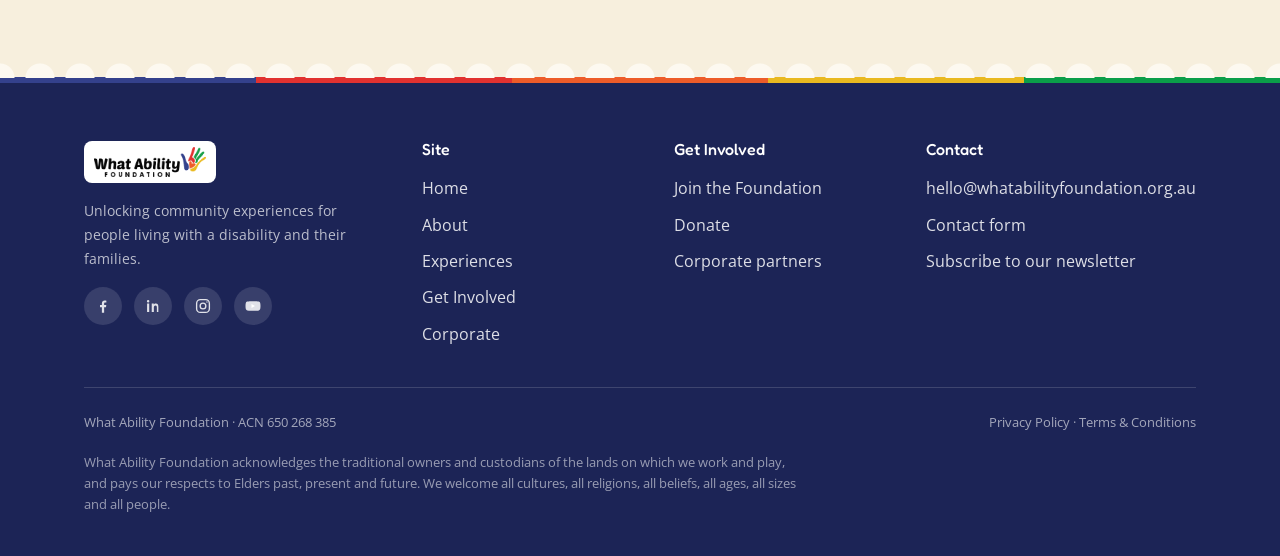
==== commit 5e2ac424: "Add files via upload" ====
--- a/Website-v2/about.html
+++ b/Website-v2/about.html
@@ -78,7 +78,7 @@
         </div>
         <ul class="story-stats" aria-label="Foundation at a glance">
           <li><span class="stat-num">2021</span><span class="stat-label">founded</span></li>
-          <li><span class="stat-num">27,895</span><span class="stat-label">experiences unlocked</span></li>
+          <li><span class="stat-num">28,489</span><span class="stat-label">experiences unlocked</span></li>
           <li><span class="stat-num">100%</span><span class="stat-label">free for families</span></li>
         </ul>
       </div>
@@ -106,7 +106,7 @@
         <div class="mission-card">
           <div class="icon icon-gold">I</div>
           <h3>Impact</h3>
-          <p>27,895 experiences unlocked since 2021.</p>
+          <p>28,489 experiences unlocked since 2021.</p>
         </div>
       </div>
     </div>
@@ -116,23 +116,25 @@
     <div class="container">
       <div class="section-head">
         <span class="eyebrow">Our Team</span>
-        <h2>The people behind the foundation.</h2>
+        <h2>The people behind the Foundation.</h2>
       </div>
       <div class="people-grid">
         <div class="people-card">
-          <img src="https://whatabilityfoundation.org.au/wp-content/uploads/2025/08/SD-2024-Headshot-4.webp" alt="Steve Dresler">
-          <h3>Steve Dresler</h3>
-          <span>Founder</span>
-        </div>
-        <div class="people-card">
-          <img src="https://whatabilityfoundation.org.au/wp-content/uploads/2026/03/Ian.png" alt="Ian">
-          <h3>Ian</h3>
+          <img src="https://whatabilityfoundation.org.au/wp-content/uploads/2026/03/Ian.png" alt="Ian Harvey">
+          <h3>Ian Harvey</h3>
           <span>National Foundation Manager</span>
-        </div>
-        <div class="people-card">
-          <img src="https://whatabilityfoundation.org.au/wp-content/uploads/2026/03/jack.png" alt="Jack">
-          <h3>Jack</h3>
-          <span>Foundation Coordinator</span>
+          <a class="people-email" href="mailto:ian@whatabilityfoundation.org.au">ian@whatabilityfoundation.org.au</a>
+        </div>
+        <div class="people-card">
+          <div class="people-placeholder" aria-hidden="true">WN</div>
+          <h3>Wendy Norton</h3>
+          <span>Manager, Strategic Marketing &amp; Partnerships</span>
+          <a class="people-email" href="mailto:wendy@whatabilityfoundation.org.au">wendy@whatabilityfoundation.org.au</a>
+        </div>
+        <div class="people-card">
+          <img src="https://whatabilityfoundation.org.au/wp-content/uploads/2026/03/jack.png" alt="Jack McCutcheon">
+          <h3>Jack McCutcheon</h3>
+          <span>Foundation Advocate</span>
         </div>
       </div>
     </div>
@@ -142,7 +144,7 @@
     <div class="container">
       <div class="section-head">
         <span class="eyebrow">Our Board</span>
-        <h2>Guiding the foundation's direction.</h2>
+        <h2>Guiding the Foundation's direction.</h2>
       </div>
       <div class="people-grid">
         <div class="people-card">
@@ -233,13 +235,24 @@
 
   <section id="impact" class="section section-alt scalloped scalloped-bottom">
     <div class="container">
+      <div class="report-card">
+        <div class="report-cover">
+          <img src="images/snapshot-report-cover.jpg" alt="Cover of the What Ability Foundation FY26 Snapshot Impact Report" loading="lazy">
+        </div>
+        <div class="report-body">
+          <span class="eyebrow">FY26 Snapshot Report</span>
+          <h2>See the year in numbers.</h2>
+          <p>Explore our FY26 Snapshot Report to see the impact, milestones, and progress made over the past year.</p>
+          <a class="btn btn-primary" href="files/WAF-Snapshot-Impact-Report-FY26.pdf" target="_blank" rel="noopener" download>Download the report (PDF)</a>
+        </div>
+      </div>
       <div class="impact-band">
         <div>
-          <h2>Since launching in 2021, we've unlocked 27,895 experiences.</h2>
+          <h2>Since launching in 2021, we've unlocked 28,489 experiences.</h2>
           <p>For people with disabilities and their families, right across Australia.</p>
         </div>
         <div class="impact-numbers">
-          <div><strong class="count-up" data-count="27895">27,895</strong><span>Experiences unlocked</span></div>
+          <div><strong class="count-up" data-count="28489">28,489</strong><span>Experiences unlocked</span></div>
           <div><strong>2021</strong><span>Year founded</span></div>
         </div>
       </div>
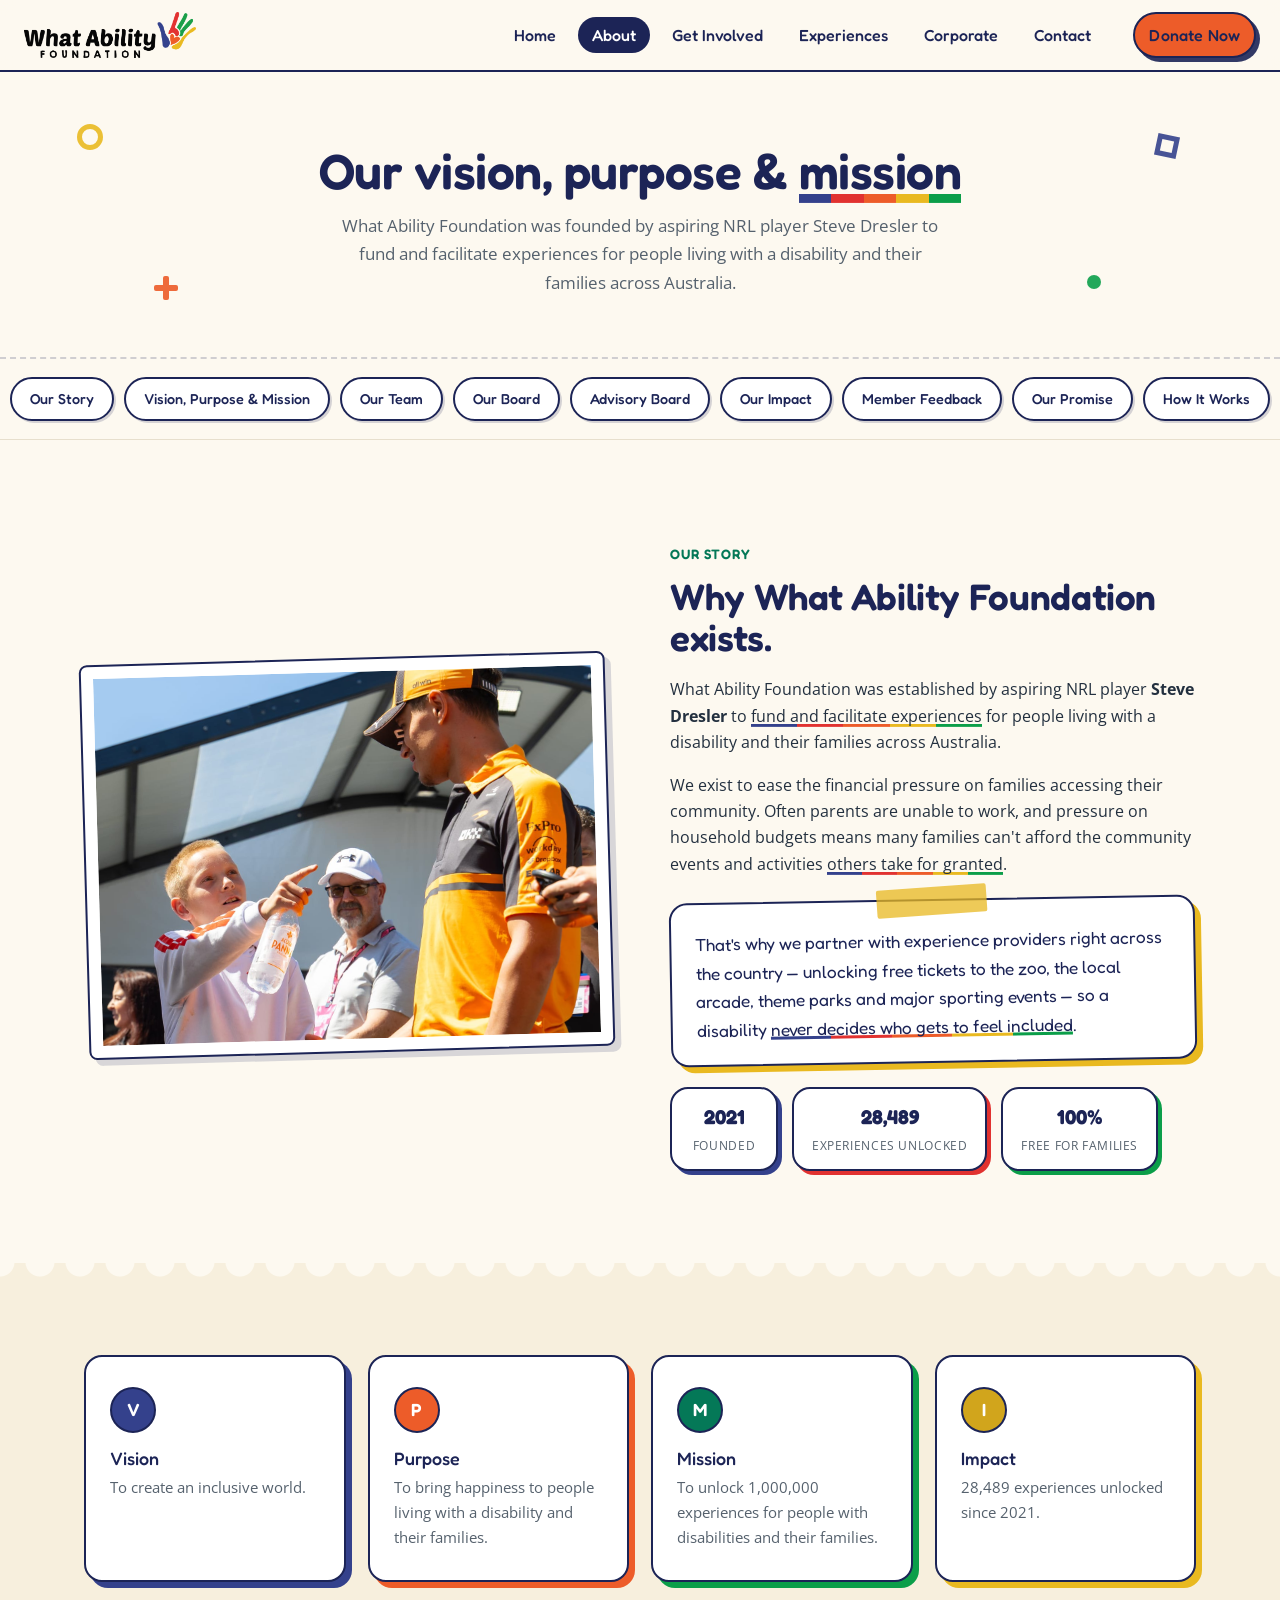
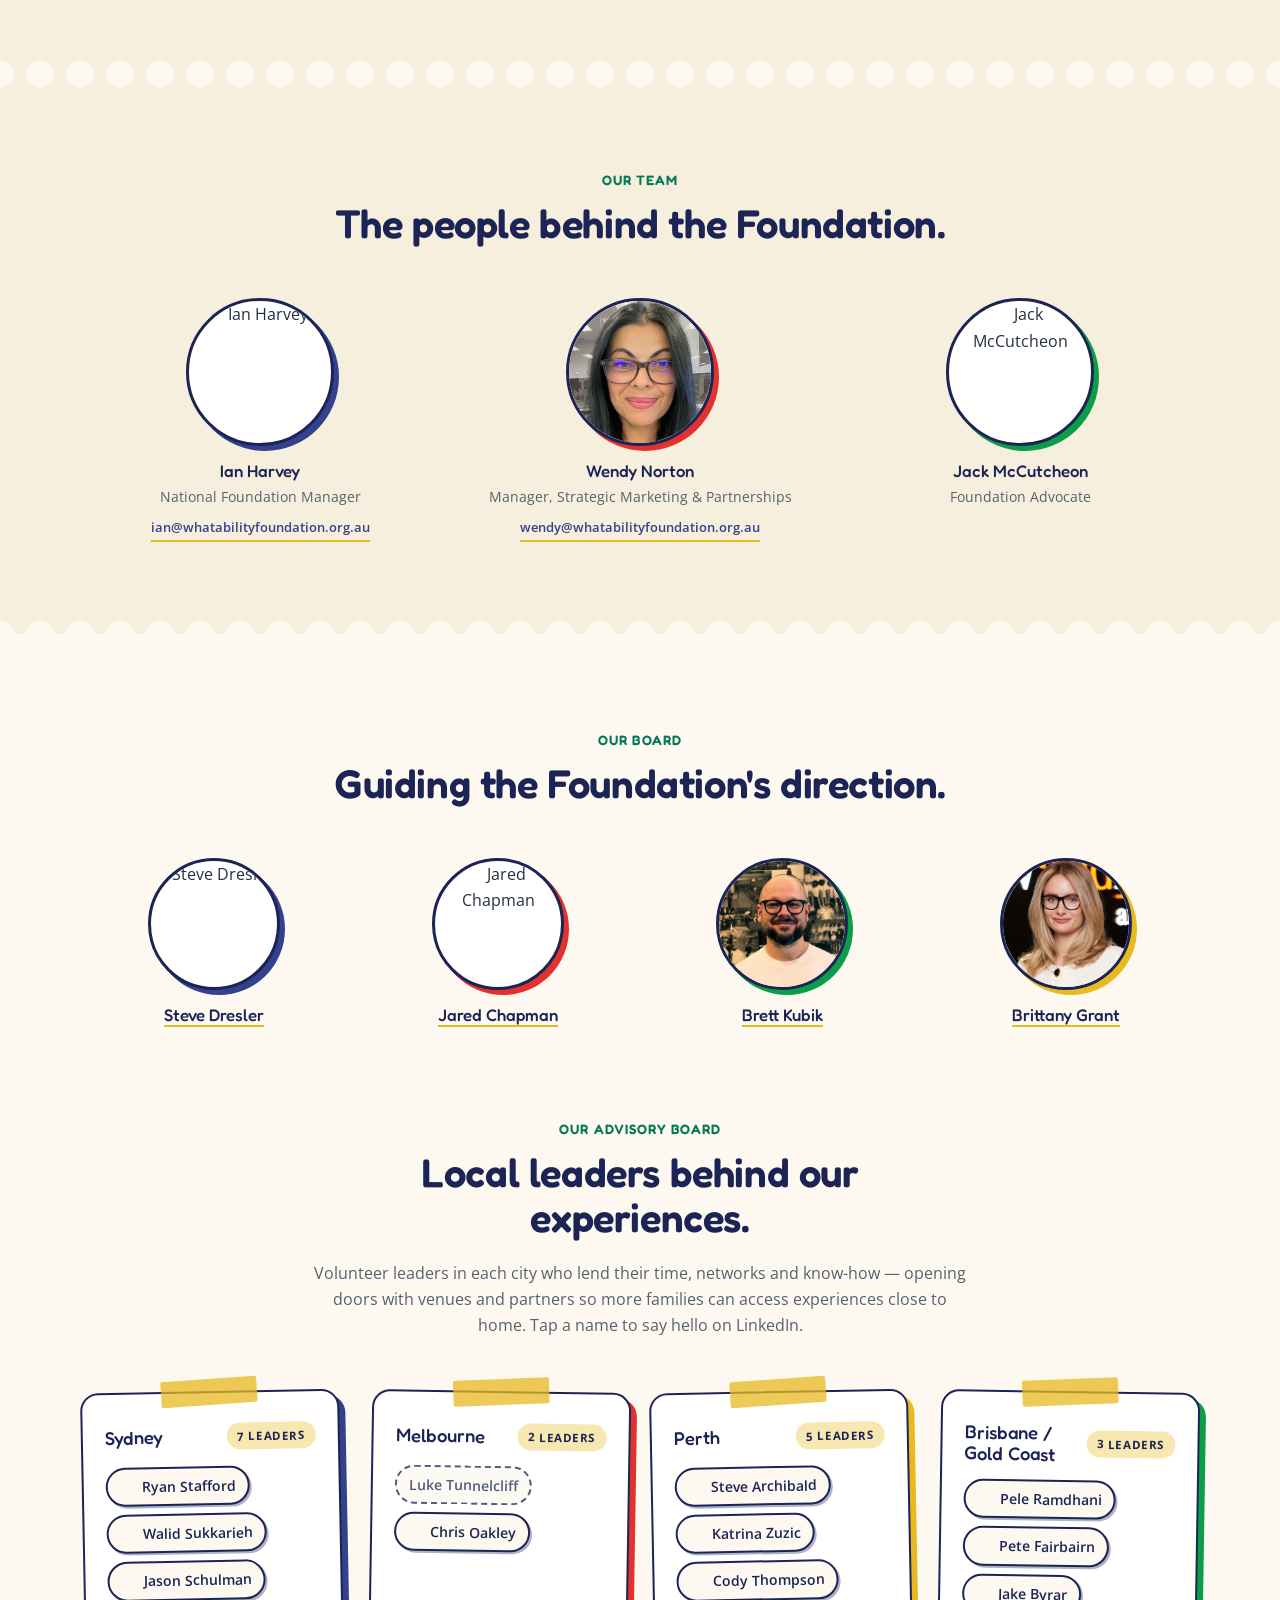
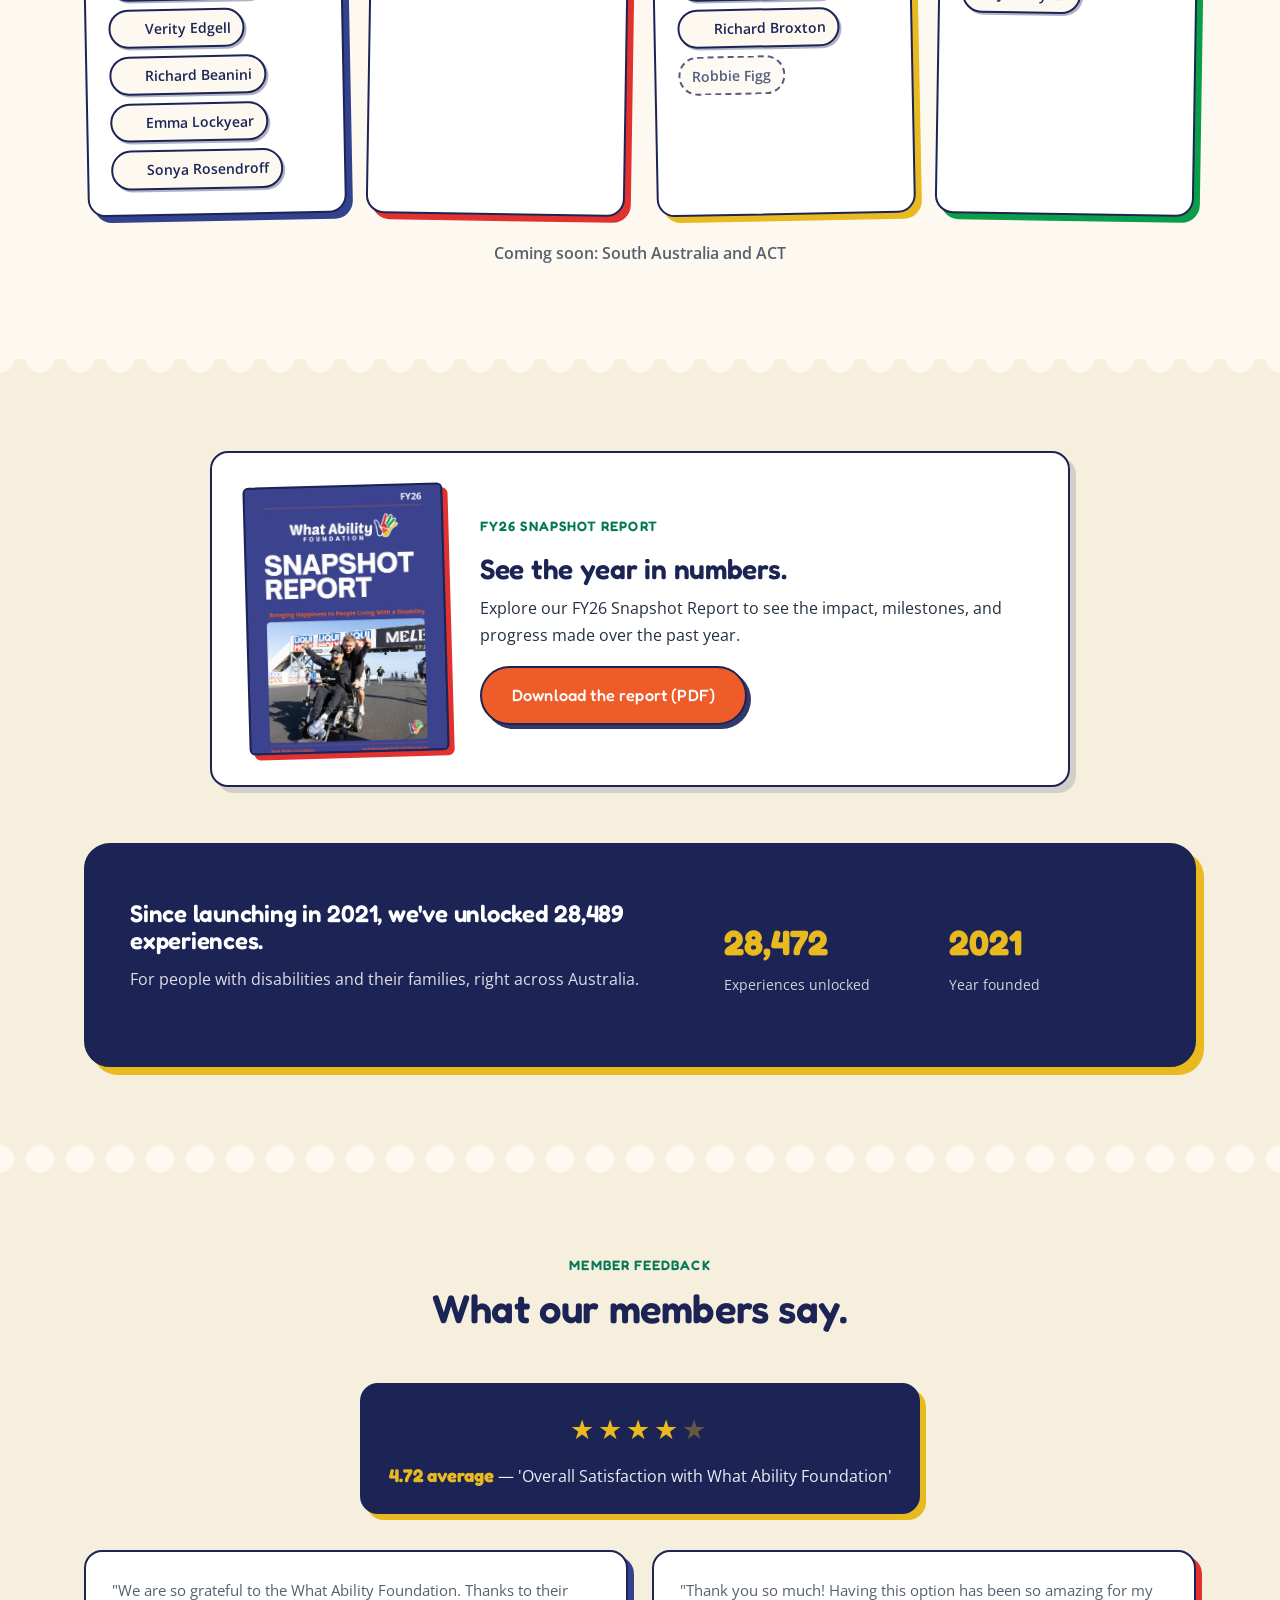
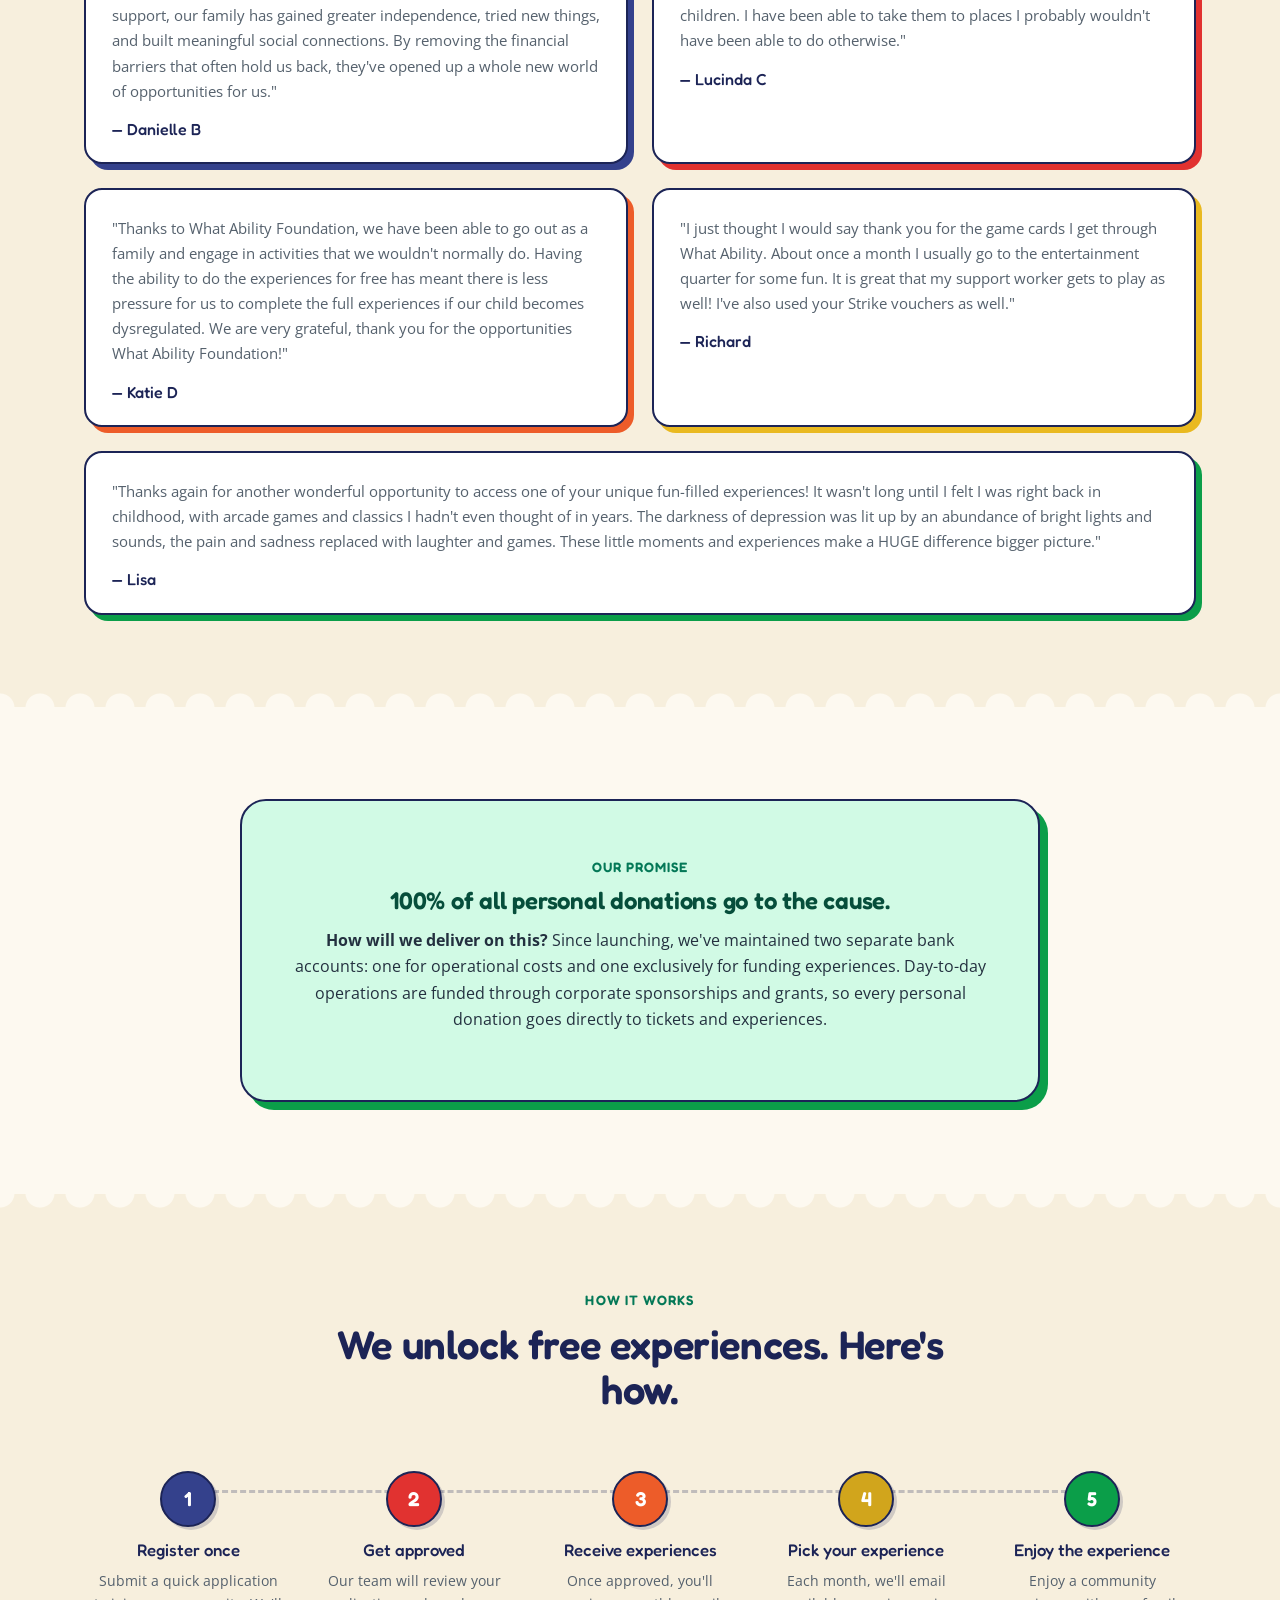
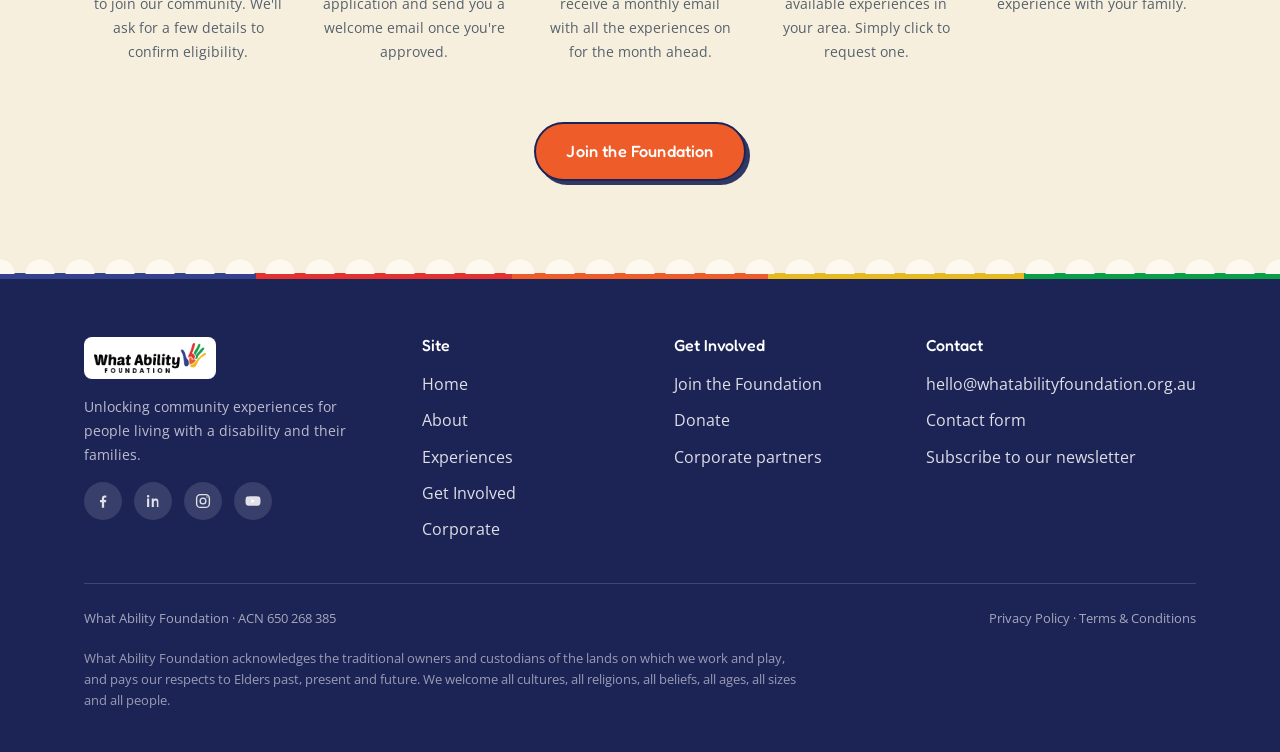
==== commit ad24a7de: "Add files via upload" ====
--- a/Website-v2/about.html
+++ b/Website-v2/about.html
@@ -126,7 +126,7 @@
           <a class="people-email" href="mailto:ian@whatabilityfoundation.org.au">ian@whatabilityfoundation.org.au</a>
         </div>
         <div class="people-card">
-          <div class="people-placeholder" aria-hidden="true">WN</div>
+          <img src="images/wendy-norton.jpg" alt="Wendy Norton">
           <h3>Wendy Norton</h3>
           <span>Manager, Strategic Marketing &amp; Partnerships</span>
           <a class="people-email" href="mailto:wendy@whatabilityfoundation.org.au">wendy@whatabilityfoundation.org.au</a>
--- a/Website-v2/css/styles.css
+++ b/Website-v2/css/styles.css
@@ -653,6 +653,56 @@
   .shape { display: none; }
 }
 
+/* ---------- Team extras: email link + photo placeholder ---------- */
+.people-email {
+  display: inline-block; margin-top: 8px; font-size: .8rem; font-weight: 600;
+  color: var(--chambray); text-decoration: none; word-break: break-word;
+  border-bottom: 2px solid var(--gold-tips); padding-bottom: 1px;
+  transition: color .18s ease, border-color .18s ease, background .18s ease;
+}
+.people-email:hover, .people-email:focus-visible {
+  color: var(--rose-madder); border-bottom-color: var(--rose-madder);
+  background: rgba(233,185,32,.18); border-radius: 3px;
+}
+/* In-body text links (e.g. "Check it out") */
+.event-body p a, .feature-split p a, .section-head p a {
+  color: var(--chambray); font-weight: 600; text-decoration: none;
+  border-bottom: 2px solid var(--gold-tips); transition: color .18s ease, border-color .18s ease;
+}
+.event-body p a:hover, .feature-split p a:hover, .section-head p a:hover {
+  color: var(--rose-madder); border-bottom-color: var(--rose-madder);
+}
+.people-placeholder {
+  width: 132px; height: 132px; border-radius: 50%; margin: 0 auto 14px;
+  display: flex; align-items: center; justify-content: center;
+  font-family: var(--font-head); font-weight: 700; font-size: 2.1rem; color: #fff;
+  background: var(--chambray); border: var(--line); box-shadow: 5px 5px 0 var(--gold-tips);
+}
+
+/* ---------- Snapshot report download card ---------- */
+.report-card {
+  display: grid; grid-template-columns: 200px 1fr; gap: 34px; align-items: center;
+  background: #fff; border: var(--line); border-radius: var(--radius-md);
+  padding: 32px 34px; margin: 0 auto 56px; max-width: 860px; box-shadow: var(--pop-shadow);
+}
+.report-cover {
+  width: 200px; height: 268px; overflow: hidden; border-radius: 6px;
+  border: var(--line); box-shadow: 5px 5px 0 var(--rose-madder);
+  transform: rotate(-1.6deg); background: var(--navy-900);
+}
+.report-cover img { width: 100%; height: 100%; object-fit: cover; object-position: center top; display: block; }
+.report-body h2 { font-size: clamp(1.35rem, 2.2vw, 1.75rem); margin: 6px 0 10px; }
+.report-body p { margin: 0; }
+.report-body .btn { margin-top: 18px; }
+@media (max-width: 720px) {
+  .report-card { grid-template-columns: 1fr; justify-items: center; text-align: center; padding: 26px 22px; }
+  .report-cover { margin-bottom: 6px; }
+}
+
+/* Small print / footnote under lists and headings */
+.fineprint { font-size: .82rem; color: var(--ink-soft); margin-top: 10px; font-style: italic; }
+.section-head .fineprint { margin-top: 12px; }
+
 /* ---------- Our story — quote card & stats ---------- */
 .story-quote {
   position: relative; background: #fff; border: var(--line); border-radius: var(--radius-md);
